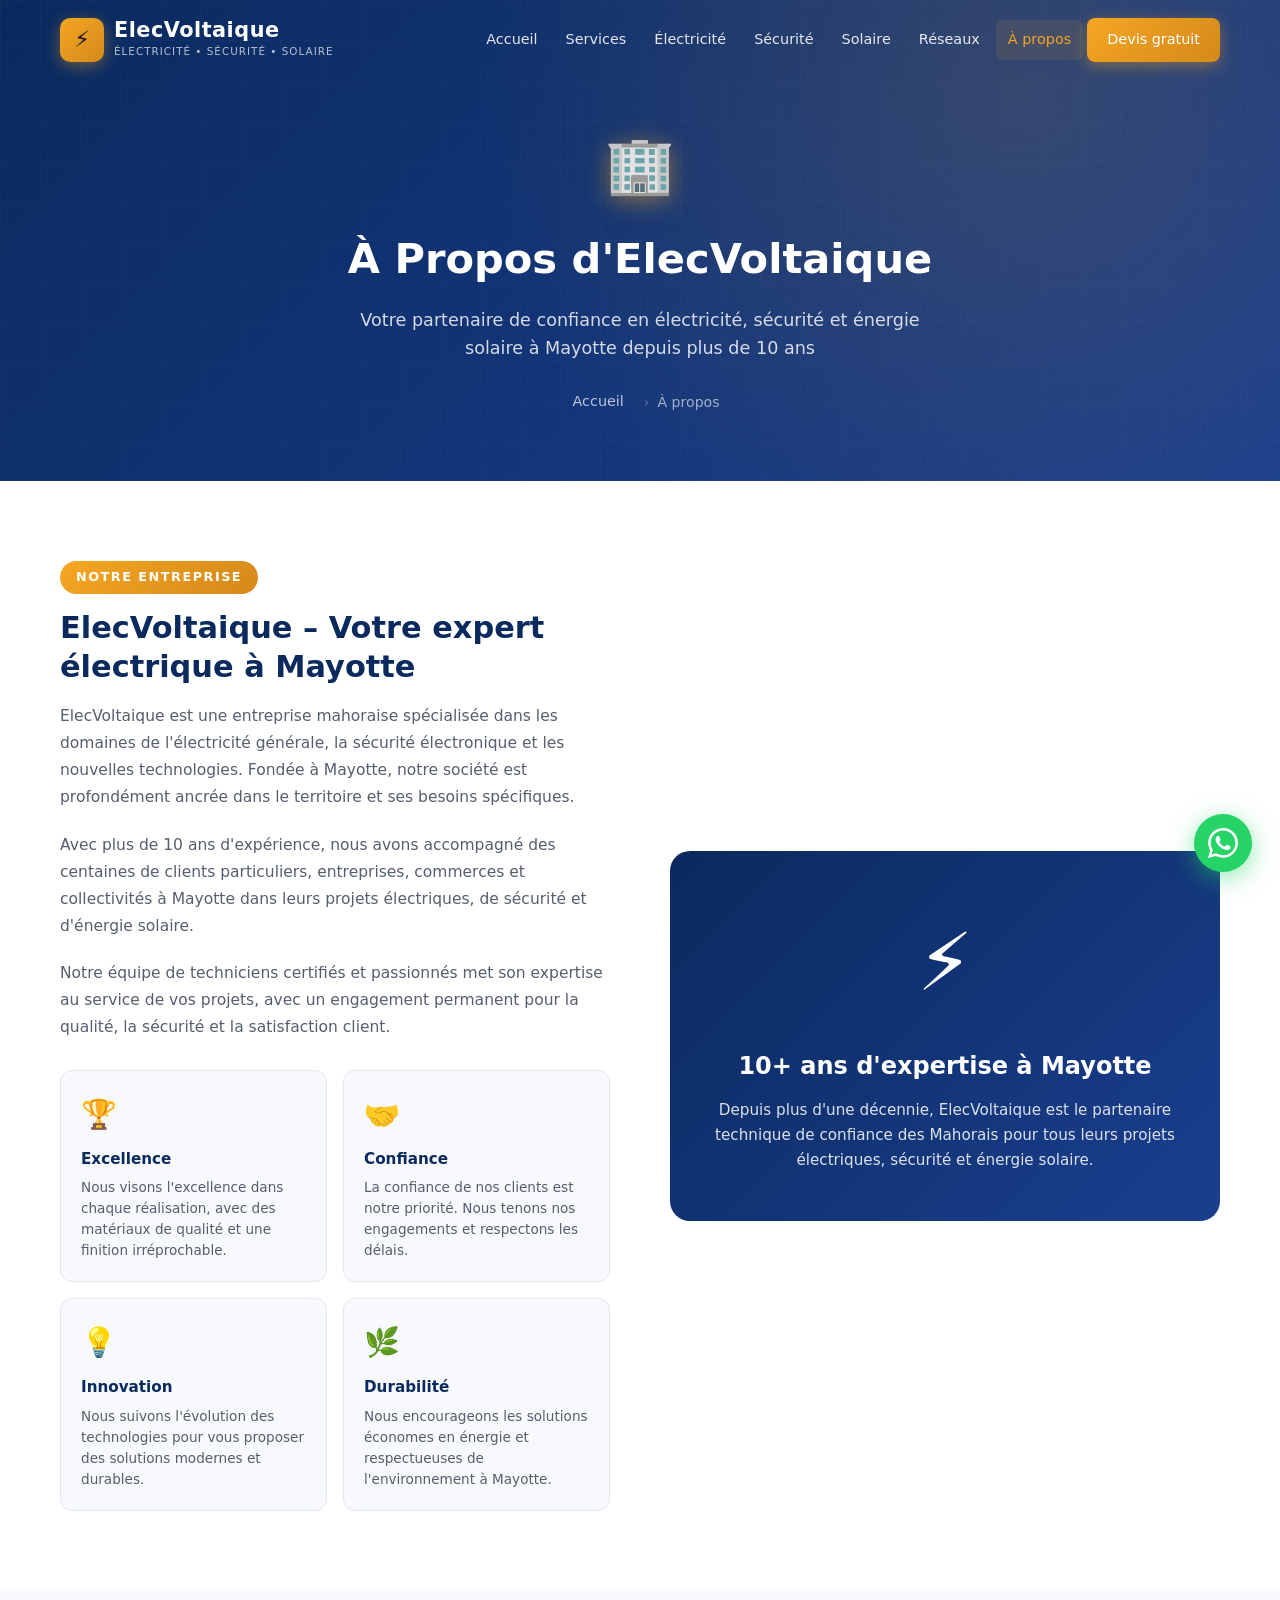
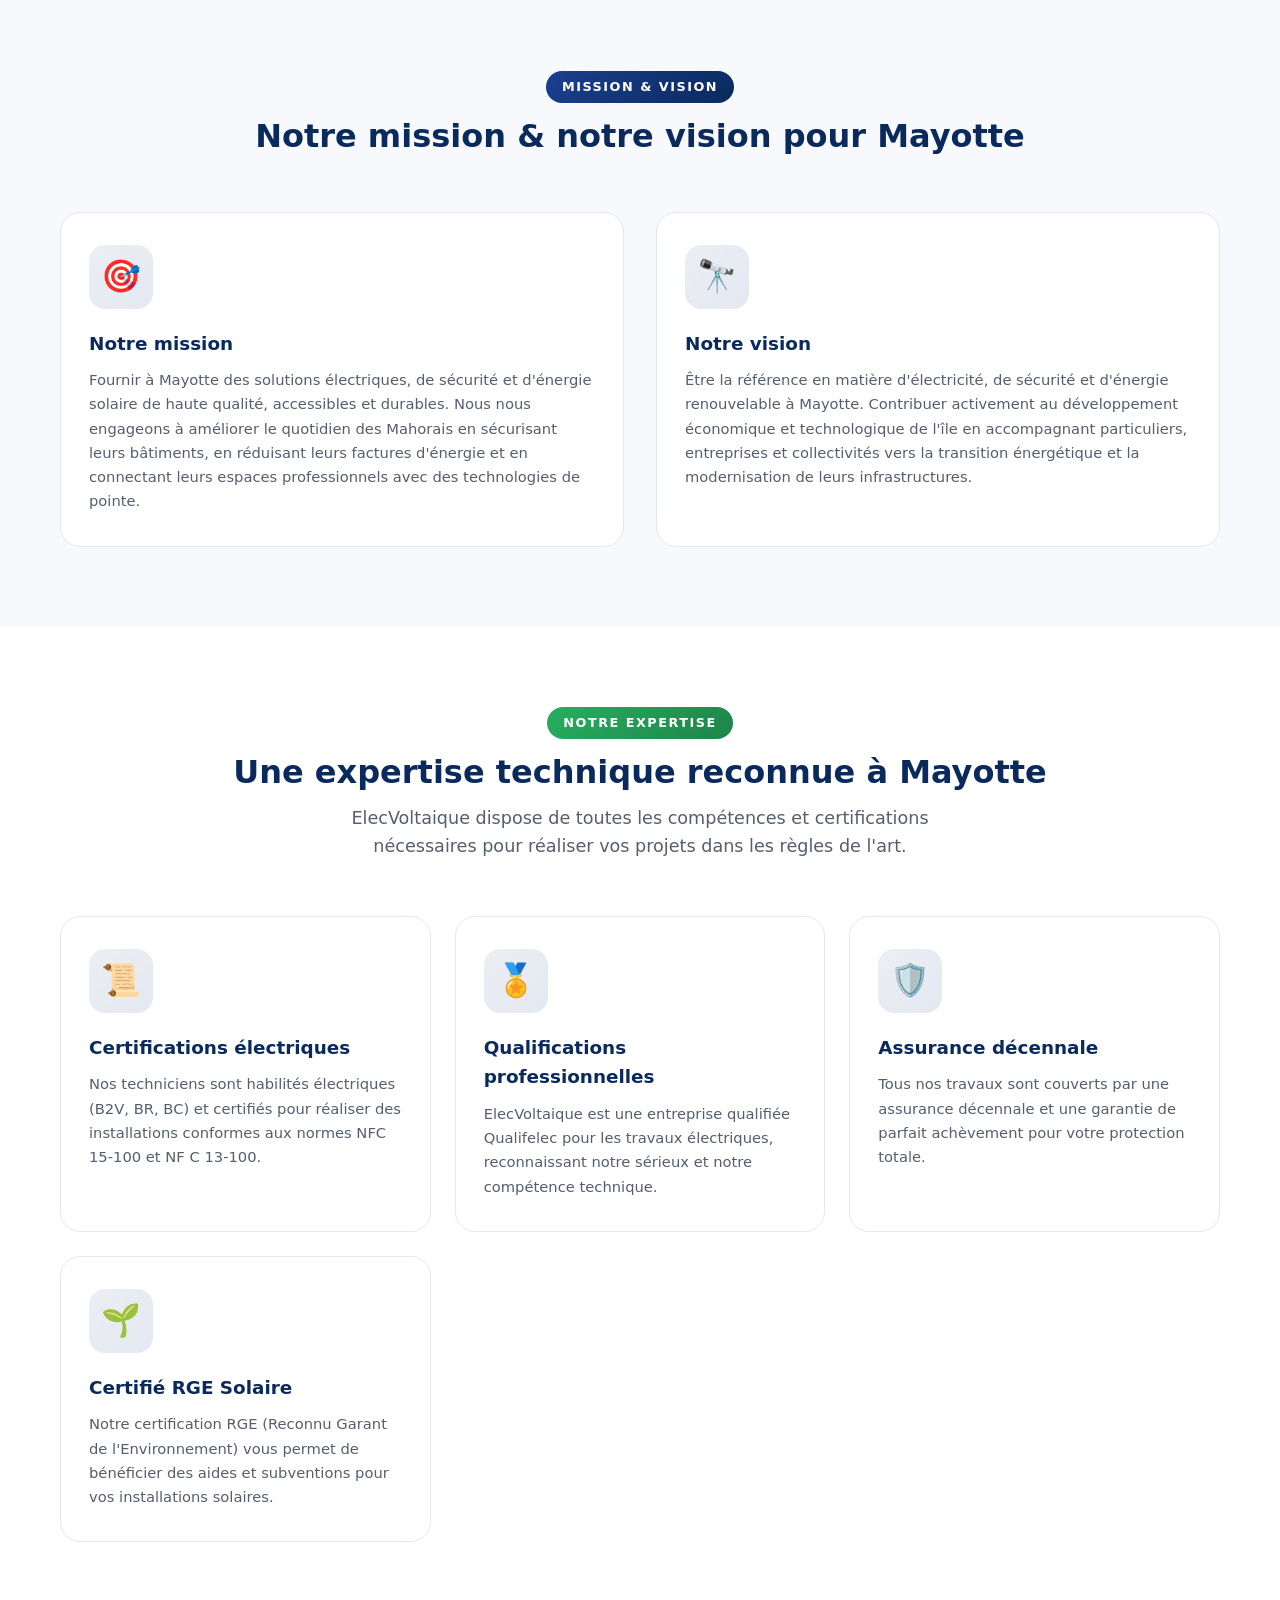
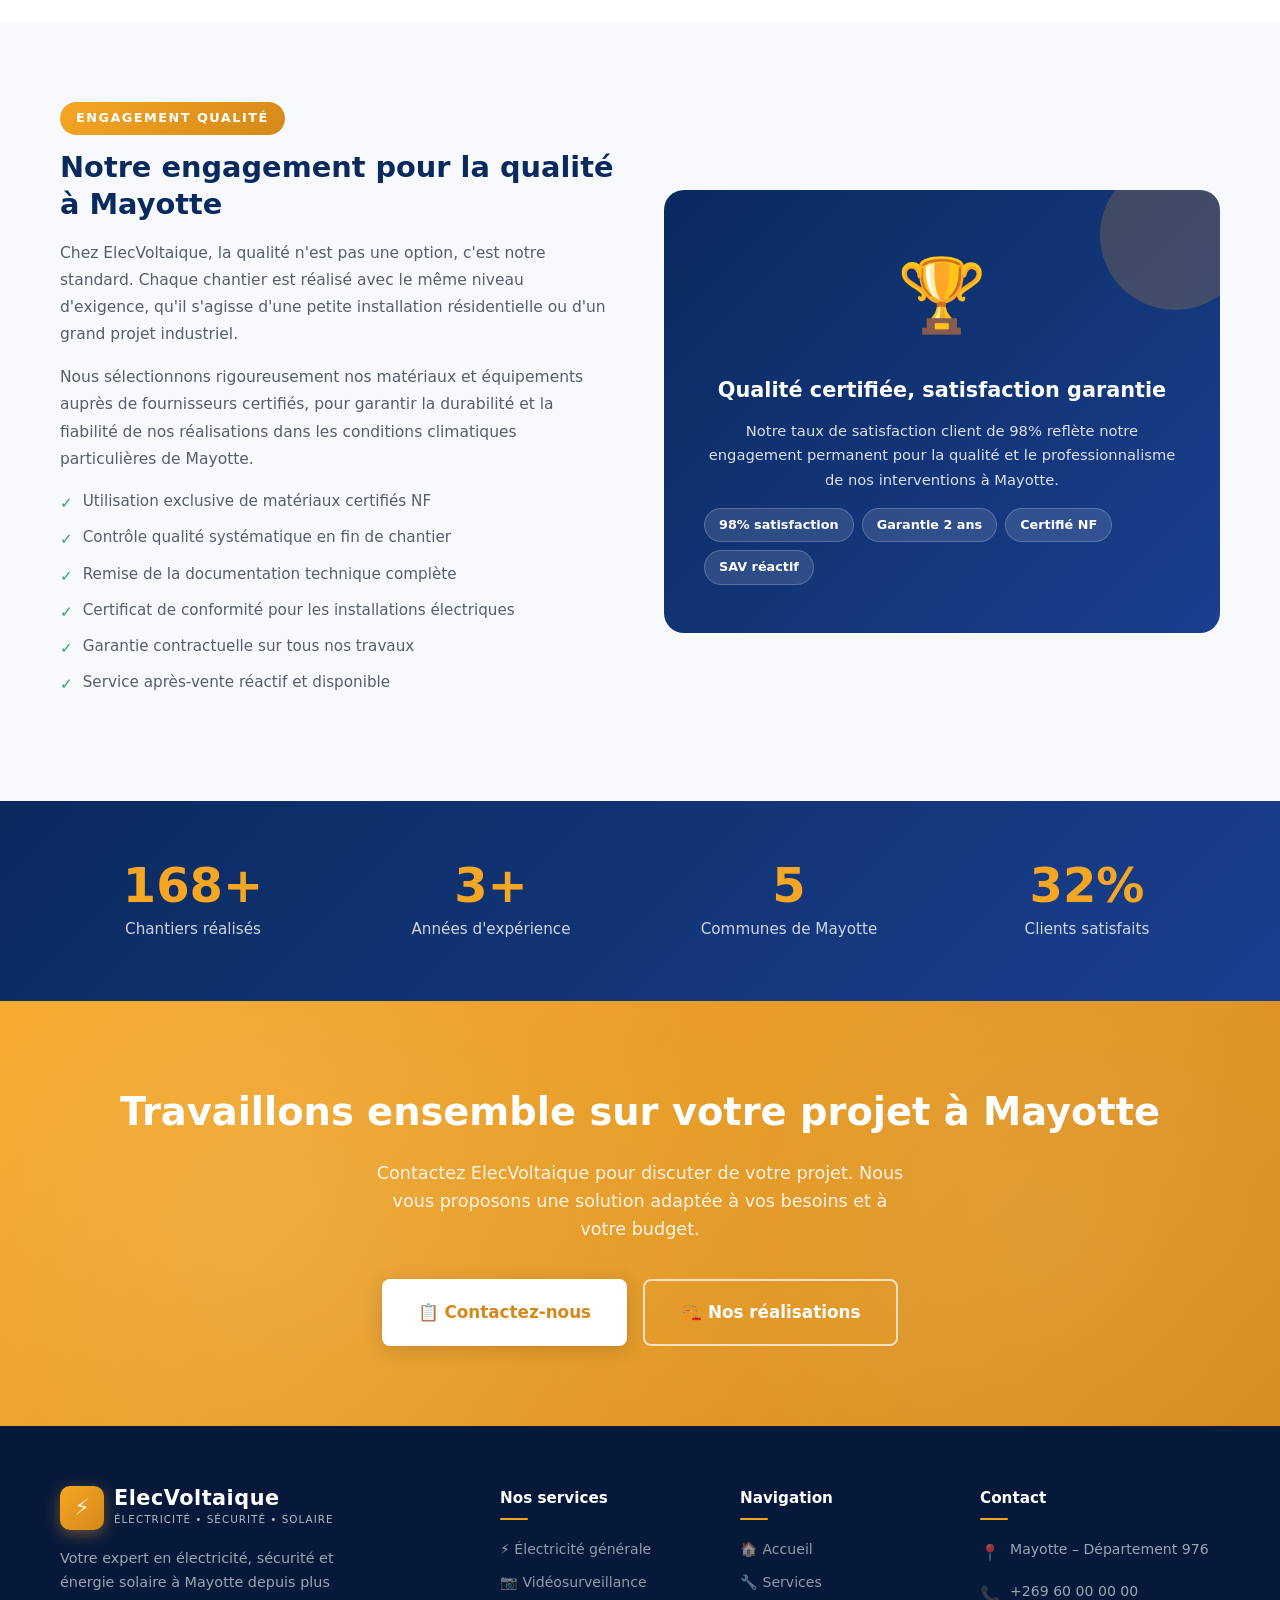
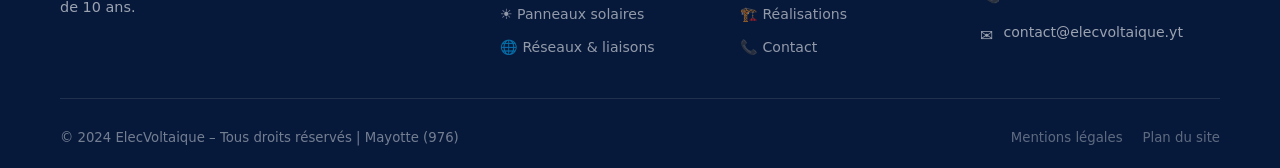
==== a-propos.html @ 69391673 "Create complete ElecVoltaique website - 10 pages, CSS, JS, sitemap Co-authored-by: RMV976 <218436060" ====
<!DOCTYPE html>
<html lang="fr">
<head>
  <meta charset="UTF-8">
  <meta name="viewport" content="width=device-width, initial-scale=1.0">
  <meta name="description" content="À propos d'ElecVoltaique – Entreprise d'électricité, sécurité et énergie solaire à Mayotte. Notre mission, notre vision, notre expertise technique et nos valeurs.">
  <meta name="keywords" content="entreprise électricité Mayotte, ElecVoltaique présentation, expert électricien Mayotte, qui sommes nous ElecVoltaique">
  <title>À Propos – ElecVoltaique | Votre Expert en Électricité à Mayotte</title>
  <meta property="og:title" content="À Propos – ElecVoltaique Mayotte">
  <meta property="og:description" content="Découvrez ElecVoltaique, votre entreprise experte en électricité, sécurité et énergie solaire à Mayotte depuis plus de 10 ans.">
  <meta property="og:type" content="website">
  <meta property="og:url" content="https://www.elecvoltaique.yt/a-propos.html">
  <link rel="canonical" href="https://www.elecvoltaique.yt/a-propos.html">
  <link rel="stylesheet" href="css/style.css">
</head>
<body>

<header>
  <div class="header-inner">
    <a href="index.html" class="logo" aria-label="ElecVoltaique - Accueil">
      <div class="logo-icon">⚡</div>
      <div class="logo-text">
        <span class="logo-name">ElecVoltaique</span>
        <span class="logo-tagline">Électricité • Sécurité • Solaire</span>
      </div>
    </a>
    <nav aria-label="Navigation principale">
      <a href="index.html">Accueil</a>
      <a href="services.html">Services</a>
      <a href="electricite.html">Électricité</a>
      <a href="securite.html">Sécurité</a>
      <a href="solaire.html">Solaire</a>
      <a href="reseaux-liaisons.html">Réseaux</a>
      <a href="a-propos.html" class="active">À propos</a>
      <a href="contact.html" class="nav-cta">Devis gratuit</a>
    </nav>
    <button class="hamburger" aria-label="Menu" aria-expanded="false">
      <span></span><span></span><span></span>
    </button>
  </div>
</header>

<section class="page-hero" aria-labelledby="about-page-title">
  <div class="container">
    <div class="page-hero-content">
      <div class="page-hero-icon" aria-hidden="true">🏢</div>
      <h1 id="about-page-title">À Propos d'ElecVoltaique</h1>
      <p>Votre partenaire de confiance en électricité, sécurité et énergie solaire à Mayotte depuis plus de 10 ans</p>
      <nav class="breadcrumb" aria-label="Fil d'Ariane">
        <a href="index.html">Accueil</a>
        <span class="breadcrumb-sep">›</span>
        <span>À propos</span>
      </nav>
    </div>
  </div>
</section>

<!-- PRESENTATION -->
<section class="section-padding" style="background: var(--bg-white);">
  <div class="container">
    <div class="about-grid">
      <div class="about-content fade-left">
        <div class="badge">Notre entreprise</div>
        <h2>ElecVoltaique – Votre expert électrique à Mayotte</h2>
        <p>ElecVoltaique est une entreprise mahoraise spécialisée dans les domaines de l'électricité générale, la sécurité électronique et les nouvelles technologies. Fondée à Mayotte, notre société est profondément ancrée dans le territoire et ses besoins spécifiques.</p>
        <p>Avec plus de 10 ans d'expérience, nous avons accompagné des centaines de clients particuliers, entreprises, commerces et collectivités à Mayotte dans leurs projets électriques, de sécurité et d'énergie solaire.</p>
        <p>Notre équipe de techniciens certifiés et passionnés met son expertise au service de vos projets, avec un engagement permanent pour la qualité, la sécurité et la satisfaction client.</p>
        <div class="about-values">
          <div class="value-card">
            <div class="icon">🏆</div>
            <h4>Excellence</h4>
            <p>Nous visons l'excellence dans chaque réalisation, avec des matériaux de qualité et une finition irréprochable.</p>
          </div>
          <div class="value-card">
            <div class="icon">🤝</div>
            <h4>Confiance</h4>
            <p>La confiance de nos clients est notre priorité. Nous tenons nos engagements et respectons les délais.</p>
          </div>
          <div class="value-card">
            <div class="icon">💡</div>
            <h4>Innovation</h4>
            <p>Nous suivons l'évolution des technologies pour vous proposer des solutions modernes et durables.</p>
          </div>
          <div class="value-card">
            <div class="icon">🌿</div>
            <h4>Durabilité</h4>
            <p>Nous encourageons les solutions économes en énergie et respectueuses de l'environnement à Mayotte.</p>
          </div>
        </div>
      </div>
      <div class="about-visual fade-right">
        <div class="big-icon" aria-hidden="true">⚡</div>
        <h3>10+ ans d'expertise à Mayotte</h3>
        <p>Depuis plus d'une décennie, ElecVoltaique est le partenaire technique de confiance des Mahorais pour tous leurs projets électriques, sécurité et énergie solaire.</p>
      </div>
    </div>
  </div>
</section>

<!-- MISSION VISION -->
<section class="section-padding bg-alt" aria-labelledby="mission-title">
  <div class="container">
    <div class="section-header fade-in">
      <div class="badge badge-blue">Mission &amp; Vision</div>
      <h2 class="section-title" id="mission-title">Notre mission &amp; notre vision pour Mayotte</h2>
    </div>
    <div style="display: grid; grid-template-columns: 1fr 1fr; gap: 32px;">
      <div class="service-card fade-left">
        <div class="service-icon-wrap">🎯</div>
        <h3 class="service-card-title">Notre mission</h3>
        <p class="service-card-desc">Fournir à Mayotte des solutions électriques, de sécurité et d'énergie solaire de haute qualité, accessibles et durables. Nous nous engageons à améliorer le quotidien des Mahorais en sécurisant leurs bâtiments, en réduisant leurs factures d'énergie et en connectant leurs espaces professionnels avec des technologies de pointe.</p>
      </div>
      <div class="service-card fade-right">
        <div class="service-icon-wrap">🔭</div>
        <h3 class="service-card-title">Notre vision</h3>
        <p class="service-card-desc">Être la référence en matière d'électricité, de sécurité et d'énergie renouvelable à Mayotte. Contribuer activement au développement économique et technologique de l'île en accompagnant particuliers, entreprises et collectivités vers la transition énergétique et la modernisation de leurs infrastructures.</p>
      </div>
    </div>
  </div>
</section>

<!-- EXPERTISE -->
<section class="section-padding" aria-labelledby="expertise-title">
  <div class="container">
    <div class="section-header fade-in">
      <div class="badge badge-green">Notre expertise</div>
      <h2 class="section-title" id="expertise-title">Une expertise technique reconnue à Mayotte</h2>
      <p class="section-subtitle">ElecVoltaique dispose de toutes les compétences et certifications nécessaires pour réaliser vos projets dans les règles de l'art.</p>
    </div>
    <div class="services-grid">
      <div class="service-card fade-in delay-1">
        <div class="service-icon-wrap">📜</div>
        <h3 class="service-card-title">Certifications électriques</h3>
        <p class="service-card-desc">Nos techniciens sont habilités électriques (B2V, BR, BC) et certifiés pour réaliser des installations conformes aux normes NFC 15-100 et NF C 13-100.</p>
      </div>
      <div class="service-card fade-in delay-2">
        <div class="service-icon-wrap">🏅</div>
        <h3 class="service-card-title">Qualifications professionnelles</h3>
        <p class="service-card-desc">ElecVoltaique est une entreprise qualifiée Qualifelec pour les travaux électriques, reconnaissant notre sérieux et notre compétence technique.</p>
      </div>
      <div class="service-card fade-in delay-3">
        <div class="service-icon-wrap">🛡️</div>
        <h3 class="service-card-title">Assurance décennale</h3>
        <p class="service-card-desc">Tous nos travaux sont couverts par une assurance décennale et une garantie de parfait achèvement pour votre protection totale.</p>
      </div>
      <div class="service-card fade-in delay-4">
        <div class="service-icon-wrap">🌱</div>
        <h3 class="service-card-title">Certifié RGE Solaire</h3>
        <p class="service-card-desc">Notre certification RGE (Reconnu Garant de l'Environnement) vous permet de bénéficier des aides et subventions pour vos installations solaires.</p>
      </div>
    </div>
  </div>
</section>

<!-- ENGAGEMENT QUALITE -->
<section class="section-padding bg-alt" aria-labelledby="qualite-title">
  <div class="container">
    <div class="detail-grid">
      <div class="detail-content fade-left">
        <div class="badge">Engagement qualité</div>
        <h2 id="qualite-title">Notre engagement pour la qualité à Mayotte</h2>
        <p>Chez ElecVoltaique, la qualité n'est pas une option, c'est notre standard. Chaque chantier est réalisé avec le même niveau d'exigence, qu'il s'agisse d'une petite installation résidentielle ou d'un grand projet industriel.</p>
        <p>Nous sélectionnons rigoureusement nos matériaux et équipements auprès de fournisseurs certifiés, pour garantir la durabilité et la fiabilité de nos réalisations dans les conditions climatiques particulières de Mayotte.</p>
        <ul>
          <li>Utilisation exclusive de matériaux certifiés NF</li>
          <li>Contrôle qualité systématique en fin de chantier</li>
          <li>Remise de la documentation technique complète</li>
          <li>Certificat de conformité pour les installations électriques</li>
          <li>Garantie contractuelle sur tous nos travaux</li>
          <li>Service après-vente réactif et disponible</li>
        </ul>
      </div>
      <div class="detail-visual fade-right">
        <div class="detail-visual-icon" aria-hidden="true">🏆</div>
        <h3>Qualité certifiée, satisfaction garantie</h3>
        <p>Notre taux de satisfaction client de 98% reflète notre engagement permanent pour la qualité et le professionnalisme de nos interventions à Mayotte.</p>
        <div class="feature-tags">
          <span class="feature-tag">98% satisfaction</span>
          <span class="feature-tag">Garantie 2 ans</span>
          <span class="feature-tag">Certifié NF</span>
          <span class="feature-tag">SAV réactif</span>
        </div>
      </div>
    </div>
  </div>
</section>

<!-- STATS -->
<section class="stats-section" aria-label="Nos chiffres clés">
  <div class="container">
    <div class="stats-grid">
      <div class="counter-item fade-in">
        <span class="counter-number" data-target="500" data-suffix="+">500+</span>
        <div class="counter-label">Chantiers réalisés</div>
      </div>
      <div class="counter-item fade-in delay-2">
        <span class="counter-number" data-target="10" data-suffix="+">10+</span>
        <div class="counter-label">Années d'expérience</div>
      </div>
      <div class="counter-item fade-in delay-3">
        <span class="counter-number" data-target="17" data-suffix="">17</span>
        <div class="counter-label">Communes de Mayotte</div>
      </div>
      <div class="counter-item fade-in delay-4">
        <span class="counter-number" data-target="98" data-suffix="%">98%</span>
        <div class="counter-label">Clients satisfaits</div>
      </div>
    </div>
  </div>
</section>

<!-- CTA -->
<section class="contact-cta" aria-labelledby="cta-about-title">
  <div class="container">
    <div class="contact-cta-content">
      <h2 id="cta-about-title">Travaillons ensemble sur votre projet à Mayotte</h2>
      <p>Contactez ElecVoltaique pour discuter de votre projet. Nous vous proposons une solution adaptée à vos besoins et à votre budget.</p>
      <div class="actions">
        <a href="contact.html" class="btn btn-white btn-lg">📋 Contactez-nous</a>
        <a href="realisations.html" class="btn btn-outline btn-lg">🏗️ Nos réalisations</a>
      </div>
    </div>
  </div>
</section>

<footer>
  <div class="container">
    <div class="footer-grid">
      <div class="footer-brand">
        <div class="logo">
          <div class="logo-icon">⚡</div>
          <div class="logo-text">
            <span class="logo-name">ElecVoltaique</span>
            <span class="logo-tagline">Électricité • Sécurité • Solaire</span>
          </div>
        </div>
        <p>Votre expert en électricité, sécurité et énergie solaire à Mayotte depuis plus de 10 ans.</p>
      </div>
      <div class="footer-col">
        <h4>Nos services</h4>
        <ul>
          <li><a href="electricite.html">⚡ Électricité générale</a></li>
          <li><a href="securite.html">📷 Vidéosurveillance</a></li>
          <li><a href="solaire.html">☀️ Panneaux solaires</a></li>
          <li><a href="reseaux-liaisons.html">🌐 Réseaux & liaisons</a></li>
        </ul>
      </div>
      <div class="footer-col">
        <h4>Navigation</h4>
        <ul>
          <li><a href="index.html">🏠 Accueil</a></li>
          <li><a href="services.html">🔧 Services</a></li>
          <li><a href="realisations.html">🏗️ Réalisations</a></li>
          <li><a href="contact.html">📞 Contact</a></li>
        </ul>
      </div>
      <div class="footer-col">
        <h4>Contact</h4>
        <div class="footer-contact-items">
          <div class="footer-contact-item"><span class="fci-icon">📍</span><span>Mayotte – Département 976</span></div>
          <div class="footer-contact-item"><span class="fci-icon">📞</span><span>+269 60 00 00 00</span></div>
          <div class="footer-contact-item"><span class="fci-icon">✉️</span><span>contact@elecvoltaique.yt</span></div>
        </div>
      </div>
    </div>
    <div class="footer-bottom">
      <span>© 2024 ElecVoltaique – Tous droits réservés | Mayotte (976)</span>
      <div style="display:flex;gap:20px;"><a href="#">Mentions légales</a><a href="sitemap.xml">Plan du site</a></div>
    </div>
  </div>
</footer>

<a href="https://wa.me/269600000000?text=Bonjour%20ElecVoltaique%2C%20je%20souhaite%20obtenir%20un%20devis." class="whatsapp-float" target="_blank" rel="noopener" aria-label="WhatsApp">
  <svg viewBox="0 0 24 24" xmlns="http://www.w3.org/2000/svg" aria-hidden="true"><path d="M17.472 14.382c-.297-.149-1.758-.867-2.03-.967-.273-.099-.471-.148-.67.15-.197.297-.767.966-.94 1.164-.173.199-.347.223-.644.075-.297-.15-1.255-.463-2.39-1.475-.883-.788-1.48-1.761-1.653-2.059-.173-.297-.018-.458.13-.606.134-.133.298-.347.446-.52.149-.174.198-.298.298-.497.099-.198.05-.371-.025-.52-.075-.149-.669-1.612-.916-2.207-.242-.579-.487-.5-.669-.51-.173-.008-.371-.01-.57-.01-.198 0-.52.074-.792.372-.272.297-1.04 1.016-1.04 2.479 0 1.462 1.065 2.875 1.213 3.074.149.198 2.096 3.2 5.077 4.487.709.306 1.262.489 1.694.625.712.227 1.36.195 1.871.118.571-.085 1.758-.719 2.006-1.413.248-.694.248-1.289.173-1.413-.074-.124-.272-.198-.57-.347m-5.421 7.403h-.004a9.87 9.87 0 01-5.031-1.378l-.361-.214-3.741.982.998-3.648-.235-.374a9.86 9.86 0 01-1.51-5.26c.001-5.45 4.436-9.884 9.888-9.884 2.64 0 5.122 1.03 6.988 2.898a9.825 9.825 0 012.893 6.994c-.003 5.45-4.437 9.884-9.885 9.884m8.413-18.297A11.815 11.815 0 0012.05 0C5.495 0 .16 5.335.157 11.892c0 2.096.547 4.142 1.588 5.945L.057 24l6.305-1.654a11.882 11.882 0 005.683 1.448h.005c6.554 0 11.89-5.335 11.893-11.893a11.821 11.821 0 00-3.48-8.413z"/></svg>
</a>
<button class="back-to-top" aria-label="Retour en haut">↑</button>
<script src="js/script.js"></script>
</body>
</html>
---- css/style.css ----
/* ============================================================
   ElecVoltaique - Feuille de style principale
   www.elecvoltaique.yt | Mayotte
   ============================================================ */

/* ---- Variables CSS ---- */
:root {
  --primary: #0a2a5e;
  --primary-light: #1a3f8f;
  --accent: #f5a623;
  --accent-dark: #d4891a;
  --green: #27ae60;
  --green-dark: #1e8449;
  --text-dark: #1a1a2e;
  --text-gray: #555e6e;
  --text-light: #8898aa;
  --bg-light: #f7f9fc;
  --bg-white: #ffffff;
  --border: #e2e8f0;
  --shadow-sm: 0 2px 8px rgba(10, 42, 94, 0.08);
  --shadow-md: 0 8px 30px rgba(10, 42, 94, 0.12);
  --shadow-lg: 0 20px 60px rgba(10, 42, 94, 0.18);
  --radius: 12px;
  --radius-lg: 20px;
  --transition: all 0.3s ease;
  --font: 'Segoe UI', system-ui, -apple-system, sans-serif;
}

/* ---- Reset & Base ---- */
*, *::before, *::after {
  box-sizing: border-box;
  margin: 0;
  padding: 0;
}

html {
  scroll-behavior: smooth;
  font-size: 16px;
}

body {
  font-family: var(--font);
  color: var(--text-dark);
  background: var(--bg-white);
  line-height: 1.6;
  overflow-x: hidden;
}

img {
  max-width: 100%;
  height: auto;
  display: block;
}

a {
  color: inherit;
  text-decoration: none;
}

ul {
  list-style: none;
}

/* ---- Utility Classes ---- */
.container {
  width: 100%;
  max-width: 1200px;
  margin: 0 auto;
  padding: 0 20px;
}

.section-padding {
  padding: 80px 0;
}

.section-title {
  font-size: 2rem;
  font-weight: 700;
  color: var(--primary);
  margin-bottom: 12px;
  line-height: 1.2;
}

.section-subtitle {
  font-size: 1.1rem;
  color: var(--text-gray);
  max-width: 600px;
}

.section-header {
  text-align: center;
  margin-bottom: 56px;
}

.section-header .section-subtitle {
  margin: 0 auto;
}

.badge {
  display: inline-block;
  background: linear-gradient(135deg, var(--accent), var(--accent-dark));
  color: white;
  font-size: 0.8rem;
  font-weight: 600;
  letter-spacing: 1.5px;
  text-transform: uppercase;
  padding: 6px 16px;
  border-radius: 30px;
  margin-bottom: 14px;
}

.badge-blue {
  background: linear-gradient(135deg, var(--primary-light), var(--primary));
}

.badge-green {
  background: linear-gradient(135deg, var(--green), var(--green-dark));
}

.btn {
  display: inline-flex;
  align-items: center;
  gap: 8px;
  padding: 14px 28px;
  border-radius: 8px;
  font-size: 1rem;
  font-weight: 600;
  cursor: pointer;
  border: none;
  transition: var(--transition);
  text-align: center;
}

.btn-primary {
  background: linear-gradient(135deg, var(--accent), var(--accent-dark));
  color: white;
  box-shadow: 0 4px 20px rgba(245, 166, 35, 0.4);
}

.btn-primary:hover {
  transform: translateY(-2px);
  box-shadow: 0 8px 30px rgba(245, 166, 35, 0.5);
}

.btn-outline {
  background: transparent;
  color: white;
  border: 2px solid rgba(255, 255, 255, 0.7);
}

.btn-outline:hover {
  background: rgba(255, 255, 255, 0.15);
  border-color: white;
}

.btn-blue {
  background: linear-gradient(135deg, var(--primary-light), var(--primary));
  color: white;
  box-shadow: 0 4px 20px rgba(10, 42, 94, 0.3);
}

.btn-blue:hover {
  transform: translateY(-2px);
  box-shadow: 0 8px 30px rgba(10, 42, 94, 0.4);
}

.btn-green {
  background: linear-gradient(135deg, var(--green), var(--green-dark));
  color: white;
  box-shadow: 0 4px 20px rgba(39, 174, 96, 0.35);
}

.btn-green:hover {
  transform: translateY(-2px);
  box-shadow: 0 8px 30px rgba(39, 174, 96, 0.45);
}

.btn-lg {
  padding: 18px 36px;
  font-size: 1.05rem;
}

.text-center { text-align: center; }
.text-white { color: white; }
.mt-2 { margin-top: 8px; }
.mt-4 { margin-top: 16px; }
.mt-6 { margin-top: 24px; }
.mb-6 { margin-bottom: 24px; }
.gap-2 { gap: 8px; }
.gap-4 { gap: 16px; }
.flex { display: flex; }
.flex-wrap { flex-wrap: wrap; }
.items-center { align-items: center; }
.justify-center { justify-content: center; }
.grid { display: grid; }

/* ---- Animations ---- */
.fade-in {
  opacity: 0;
  transform: translateY(30px);
  transition: opacity 0.6s ease, transform 0.6s ease;
}

.fade-in.visible {
  opacity: 1;
  transform: translateY(0);
}

.fade-left {
  opacity: 0;
  transform: translateX(-40px);
  transition: opacity 0.6s ease, transform 0.6s ease;
}

.fade-left.visible {
  opacity: 1;
  transform: translateX(0);
}

.fade-right {
  opacity: 0;
  transform: translateX(40px);
  transition: opacity 0.6s ease, transform 0.6s ease;
}

.fade-right.visible {
  opacity: 1;
  transform: translateX(0);
}

.delay-1 { transition-delay: 0.1s; }
.delay-2 { transition-delay: 0.2s; }
.delay-3 { transition-delay: 0.3s; }
.delay-4 { transition-delay: 0.4s; }
.delay-5 { transition-delay: 0.5s; }

/* ============================================================
   HEADER & NAVIGATION
   ============================================================ */
header {
  position: fixed;
  top: 0;
  left: 0;
  width: 100%;
  z-index: 1000;
  background: transparent;
  transition: var(--transition);
}

header.scrolled {
  background: var(--primary);
  box-shadow: var(--shadow-md);
}

.header-inner {
  display: flex;
  align-items: center;
  justify-content: space-between;
  padding: 18px 20px;
  max-width: 1200px;
  margin: 0 auto;
}

.logo {
  display: flex;
  align-items: center;
  gap: 10px;
}

.logo-icon {
  width: 44px;
  height: 44px;
  background: linear-gradient(135deg, var(--accent), var(--accent-dark));
  border-radius: 10px;
  display: flex;
  align-items: center;
  justify-content: center;
  font-size: 1.4rem;
  box-shadow: 0 4px 15px rgba(245, 166, 35, 0.4);
}

.logo-text {
  display: flex;
  flex-direction: column;
}

.logo-name {
  font-size: 1.3rem;
  font-weight: 800;
  color: white;
  letter-spacing: 0.5px;
  line-height: 1;
}

.logo-tagline {
  font-size: 0.65rem;
  color: rgba(255, 255, 255, 0.7);
  letter-spacing: 1px;
  text-transform: uppercase;
  margin-top: 2px;
}

nav {
  display: flex;
  align-items: center;
  gap: 4px;
}

nav a {
  color: rgba(255, 255, 255, 0.88);
  font-size: 0.9rem;
  font-weight: 500;
  padding: 8px 12px;
  border-radius: 6px;
  transition: var(--transition);
  position: relative;
}

nav a:hover, nav a.active {
  color: var(--accent);
  background: rgba(245, 166, 35, 0.1);
}

.nav-cta {
  background: linear-gradient(135deg, var(--accent), var(--accent-dark)) !important;
  color: white !important;
  padding: 10px 20px !important;
  border-radius: 8px !important;
  box-shadow: 0 4px 15px rgba(245, 166, 35, 0.4);
}

.nav-cta:hover {
  transform: translateY(-1px);
  box-shadow: 0 6px 20px rgba(245, 166, 35, 0.5) !important;
  background: rgba(245, 166, 35, 0.1) !important;
  color: white !important;
}

.hamburger {
  display: none;
  flex-direction: column;
  gap: 5px;
  cursor: pointer;
  padding: 8px;
}

.hamburger span {
  display: block;
  width: 24px;
  height: 2px;
  background: white;
  border-radius: 2px;
  transition: var(--transition);
}

.hamburger.open span:nth-child(1) {
  transform: rotate(45deg) translate(5px, 5px);
}

.hamburger.open span:nth-child(2) {
  opacity: 0;
}

.hamburger.open span:nth-child(3) {
  transform: rotate(-45deg) translate(5px, -5px);
}

/* ============================================================
   HERO / BANNIERE PRINCIPALE
   ============================================================ */
.hero {
  min-height: 100vh;
  background: linear-gradient(135deg, #0a2a5e 0%, #1a3f8f 40%, #0d3480 70%, #071d4a 100%);
  position: relative;
  display: flex;
  align-items: center;
  overflow: hidden;
}

.hero::before {
  content: '';
  position: absolute;
  inset: 0;
  background:
    radial-gradient(circle at 20% 50%, rgba(245, 166, 35, 0.12) 0%, transparent 50%),
    radial-gradient(circle at 80% 20%, rgba(39, 174, 96, 0.08) 0%, transparent 40%),
    radial-gradient(circle at 60% 80%, rgba(26, 63, 143, 0.3) 0%, transparent 50%);
}

.hero-pattern {
  position: absolute;
  inset: 0;
  background-image:
    linear-gradient(rgba(255,255,255,0.03) 1px, transparent 1px),
    linear-gradient(90deg, rgba(255,255,255,0.03) 1px, transparent 1px);
  background-size: 40px 40px;
}

.hero-content {
  position: relative;
  z-index: 2;
  max-width: 1200px;
  margin: 0 auto;
  padding: 100px 20px 60px;
  display: grid;
  grid-template-columns: 1fr 1fr;
  gap: 60px;
  align-items: center;
}

.hero-text .badge {
  margin-bottom: 20px;
}

.hero-title {
  font-size: 3.2rem;
  font-weight: 800;
  color: white;
  line-height: 1.15;
  margin-bottom: 20px;
}

.hero-title .highlight {
  color: var(--accent);
  position: relative;
}

.hero-subtitle {
  font-size: 1.15rem;
  color: rgba(255, 255, 255, 0.8);
  margin-bottom: 36px;
  line-height: 1.7;
}

.hero-actions {
  display: flex;
  gap: 14px;
  flex-wrap: wrap;
  margin-bottom: 48px;
}

.hero-stats {
  display: grid;
  grid-template-columns: repeat(3, 1fr);
  gap: 20px;
}

.stat-item {
  text-align: center;
  padding: 16px;
  background: rgba(255, 255, 255, 0.07);
  border-radius: 12px;
  border: 1px solid rgba(255, 255, 255, 0.1);
  backdrop-filter: blur(8px);
}

.stat-number {
  font-size: 2rem;
  font-weight: 800;
  color: var(--accent);
  display: block;
  line-height: 1;
}

.stat-label {
  font-size: 0.78rem;
  color: rgba(255, 255, 255, 0.65);
  margin-top: 6px;
  text-transform: uppercase;
  letter-spacing: 0.5px;
}

.hero-visual {
  position: relative;
}

.hero-card {
  background: rgba(255, 255, 255, 0.07);
  border: 1px solid rgba(255, 255, 255, 0.15);
  border-radius: 20px;
  padding: 32px;
  backdrop-filter: blur(12px);
}

.hero-card-title {
  color: white;
  font-size: 1.1rem;
  font-weight: 700;
  margin-bottom: 20px;
  display: flex;
  align-items: center;
  gap: 10px;
}

.services-grid-mini {
  display: grid;
  grid-template-columns: repeat(2, 1fr);
  gap: 12px;
}

.service-mini-item {
  background: rgba(255, 255, 255, 0.06);
  border: 1px solid rgba(255, 255, 255, 0.12);
  border-radius: 12px;
  padding: 14px;
  display: flex;
  align-items: center;
  gap: 10px;
  transition: var(--transition);
}

.service-mini-item:hover {
  background: rgba(245, 166, 35, 0.15);
  border-color: rgba(245, 166, 35, 0.3);
}

.service-mini-icon {
  font-size: 1.5rem;
  flex-shrink: 0;
}

.service-mini-text {
  font-size: 0.82rem;
  color: rgba(255, 255, 255, 0.85);
  font-weight: 500;
  line-height: 1.3;
}

/* Floating elements */
.hero-float {
  position: absolute;
  background: white;
  border-radius: 12px;
  padding: 12px 16px;
  box-shadow: var(--shadow-lg);
  display: flex;
  align-items: center;
  gap: 10px;
  font-size: 0.85rem;
  font-weight: 600;
  color: var(--text-dark);
  animation: float 4s ease-in-out infinite;
}

.hero-float-1 {
  bottom: -20px;
  left: -30px;
  animation-delay: 0s;
}

.hero-float-2 {
  top: -20px;
  right: -20px;
  animation-delay: 1.5s;
}

.hero-float .float-icon {
  font-size: 1.3rem;
}

@keyframes float {
  0%, 100% { transform: translateY(0); }
  50% { transform: translateY(-10px); }
}

/* ============================================================
   BANDEAU REASSURANCE
   ============================================================ */
.reassurance-bar {
  background: linear-gradient(135deg, var(--primary), var(--primary-light));
  padding: 20px 0;
  overflow: hidden;
}

.reassurance-inner {
  display: flex;
  align-items: center;
  justify-content: center;
  gap: 0;
  flex-wrap: wrap;
}

.reassurance-item {
  display: flex;
  align-items: center;
  gap: 10px;
  padding: 10px 28px;
  color: white;
  border-right: 1px solid rgba(255, 255, 255, 0.2);
}

.reassurance-item:last-child {
  border-right: none;
}

.reassurance-item .icon {
  font-size: 1.3rem;
  color: var(--accent);
}

.reassurance-item span {
  font-size: 0.9rem;
  font-weight: 600;
  white-space: nowrap;
}

/* ============================================================
   SERVICES SECTION
   ============================================================ */
.services-section {
  background: var(--bg-light);
}

.services-grid {
  display: grid;
  grid-template-columns: repeat(auto-fill, minmax(280px, 1fr));
  gap: 24px;
}

.service-card {
  background: var(--bg-white);
  border-radius: var(--radius-lg);
  padding: 32px 28px;
  border: 1px solid var(--border);
  transition: var(--transition);
  position: relative;
  overflow: hidden;
}

.service-card::before {
  content: '';
  position: absolute;
  top: 0;
  left: 0;
  right: 0;
  height: 4px;
  background: linear-gradient(90deg, var(--accent), var(--accent-dark));
  transform: scaleX(0);
  transform-origin: left;
  transition: transform 0.3s ease;
}

.service-card:hover {
  transform: translateY(-6px);
  box-shadow: var(--shadow-lg);
  border-color: transparent;
}

.service-card:hover::before {
  transform: scaleX(1);
}

.service-icon-wrap {
  width: 64px;
  height: 64px;
  border-radius: 16px;
  background: linear-gradient(135deg, rgba(10, 42, 94, 0.08), rgba(26, 63, 143, 0.12));
  display: flex;
  align-items: center;
  justify-content: center;
  font-size: 2rem;
  margin-bottom: 20px;
  transition: var(--transition);
}

.service-card:hover .service-icon-wrap {
  background: linear-gradient(135deg, var(--primary), var(--primary-light));
}

.service-card-title {
  font-size: 1.15rem;
  font-weight: 700;
  color: var(--primary);
  margin-bottom: 10px;
}

.service-card-desc {
  font-size: 0.92rem;
  color: var(--text-gray);
  line-height: 1.65;
}

.service-card-link {
  display: inline-flex;
  align-items: center;
  gap: 6px;
  margin-top: 18px;
  font-size: 0.88rem;
  font-weight: 600;
  color: var(--accent);
  transition: var(--transition);
}

.service-card-link:hover {
  gap: 10px;
}

/* ============================================================
   WHY US SECTION
   ============================================================ */
.why-section {
  background: var(--bg-white);
}

.why-grid {
  display: grid;
  grid-template-columns: 1fr 1fr;
  gap: 60px;
  align-items: center;
}

.why-visual {
  position: relative;
}

.why-image-block {
  background: linear-gradient(135deg, var(--primary), var(--primary-light));
  border-radius: var(--radius-lg);
  padding: 48px;
  text-align: center;
  color: white;
  position: relative;
  overflow: hidden;
}

.why-image-block::before {
  content: '';
  position: absolute;
  top: -40px;
  right: -40px;
  width: 200px;
  height: 200px;
  background: rgba(245, 166, 35, 0.15);
  border-radius: 50%;
}

.why-image-block::after {
  content: '';
  position: absolute;
  bottom: -30px;
  left: -30px;
  width: 150px;
  height: 150px;
  background: rgba(39, 174, 96, 0.1);
  border-radius: 50%;
}

.why-main-icon {
  font-size: 5rem;
  margin-bottom: 20px;
  position: relative;
  z-index: 1;
}

.why-image-block h3 {
  font-size: 1.5rem;
  font-weight: 700;
  margin-bottom: 10px;
  position: relative;
  z-index: 1;
}

.why-image-block p {
  font-size: 0.95rem;
  opacity: 0.85;
  position: relative;
  z-index: 1;
}

.why-badge-grid {
  display: grid;
  grid-template-columns: repeat(2, 1fr);
  gap: 12px;
  margin-top: 24px;
  position: relative;
  z-index: 1;
}

.why-badge-item {
  background: rgba(255, 255, 255, 0.12);
  border: 1px solid rgba(255, 255, 255, 0.2);
  border-radius: 10px;
  padding: 12px;
  font-size: 0.82rem;
  font-weight: 600;
}

.why-list {
  display: flex;
  flex-direction: column;
  gap: 20px;
}

.why-item {
  display: flex;
  gap: 16px;
  align-items: flex-start;
}

.why-item-icon {
  width: 48px;
  height: 48px;
  border-radius: 12px;
  background: linear-gradient(135deg, var(--accent), var(--accent-dark));
  display: flex;
  align-items: center;
  justify-content: center;
  font-size: 1.3rem;
  flex-shrink: 0;
  box-shadow: 0 4px 12px rgba(245, 166, 35, 0.35);
}

.why-item-content h4 {
  font-size: 1rem;
  font-weight: 700;
  color: var(--primary);
  margin-bottom: 4px;
}

.why-item-content p {
  font-size: 0.9rem;
  color: var(--text-gray);
  line-height: 1.6;
}

/* ============================================================
   REALISATIONS / PORTFOLIO
   ============================================================ */
.realisations-section {
  background: var(--bg-light);
}

.gallery-grid {
  display: grid;
  grid-template-columns: repeat(3, 1fr);
  gap: 20px;
}

.gallery-item {
  border-radius: var(--radius);
  overflow: hidden;
  position: relative;
  aspect-ratio: 4/3;
  background: linear-gradient(135deg, var(--primary), var(--primary-light));
  cursor: pointer;
}

.gallery-item:first-child {
  grid-column: span 2;
  grid-row: span 2;
}

.gallery-placeholder {
  width: 100%;
  height: 100%;
  display: flex;
  flex-direction: column;
  align-items: center;
  justify-content: center;
  gap: 10px;
  color: white;
  padding: 20px;
  text-align: center;
}

.gallery-placeholder .icon {
  font-size: 3rem;
  opacity: 0.7;
}

.gallery-placeholder span {
  font-size: 0.9rem;
  font-weight: 600;
  opacity: 0.85;
}

.gallery-overlay {
  position: absolute;
  inset: 0;
  background: rgba(10, 42, 94, 0.6);
  display: flex;
  flex-direction: column;
  align-items: center;
  justify-content: center;
  gap: 8px;
  opacity: 0;
  transition: var(--transition);
  color: white;
  text-align: center;
  padding: 16px;
}

.gallery-item:hover .gallery-overlay {
  opacity: 1;
}

.gallery-overlay h4 {
  font-size: 1rem;
  font-weight: 700;
}

.gallery-overlay p {
  font-size: 0.82rem;
  opacity: 0.85;
}

/* ============================================================
   ZONES D'INTERVENTION
   ============================================================ */
.zones-section {
  background: linear-gradient(135deg, var(--primary) 0%, #1a3f8f 100%);
  color: white;
}

.zones-section .section-title {
  color: white;
}

.zones-section .section-subtitle {
  color: rgba(255, 255, 255, 0.75);
}

.zones-grid {
  display: grid;
  grid-template-columns: 1fr 1fr;
  gap: 48px;
  align-items: start;
}

.zones-list {
  display: grid;
  grid-template-columns: repeat(2, 1fr);
  gap: 12px;
  margin-top: 28px;
}

.zone-tag {
  background: rgba(255, 255, 255, 0.1);
  border: 1px solid rgba(255, 255, 255, 0.2);
  border-radius: 8px;
  padding: 10px 14px;
  font-size: 0.88rem;
  font-weight: 600;
  display: flex;
  align-items: center;
  gap: 8px;
  transition: var(--transition);
}

.zone-tag:hover {
  background: rgba(245, 166, 35, 0.2);
  border-color: rgba(245, 166, 35, 0.4);
}

.zone-tag .zone-dot {
  width: 8px;
  height: 8px;
  background: var(--accent);
  border-radius: 50%;
  flex-shrink: 0;
}

.zones-map {
  background: rgba(255, 255, 255, 0.08);
  border: 1px solid rgba(255, 255, 255, 0.15);
  border-radius: var(--radius-lg);
  padding: 40px;
  text-align: center;
}

.map-icon {
  font-size: 5rem;
  margin-bottom: 16px;
  filter: drop-shadow(0 4px 12px rgba(245, 166, 35, 0.4));
}

.zones-map h3 {
  font-size: 1.3rem;
  font-weight: 700;
  margin-bottom: 8px;
}

.zones-map p {
  font-size: 0.92rem;
  opacity: 0.8;
  line-height: 1.6;
}

/* ============================================================
   TEMOIGNAGES
   ============================================================ */
.testimonials-section {
  background: var(--bg-white);
}

.testimonials-grid {
  display: grid;
  grid-template-columns: repeat(auto-fill, minmax(320px, 1fr));
  gap: 24px;
}

.testimonial-card {
  background: var(--bg-light);
  border-radius: var(--radius-lg);
  padding: 32px;
  border: 1px solid var(--border);
  position: relative;
  transition: var(--transition);
}

.testimonial-card:hover {
  transform: translateY(-4px);
  box-shadow: var(--shadow-md);
}

.testimonial-stars {
  color: var(--accent);
  font-size: 1.1rem;
  margin-bottom: 14px;
  letter-spacing: 2px;
}

.testimonial-text {
  font-size: 0.95rem;
  color: var(--text-gray);
  line-height: 1.7;
  font-style: italic;
  margin-bottom: 20px;
}

.testimonial-author {
  display: flex;
  align-items: center;
  gap: 12px;
}

.author-avatar {
  width: 44px;
  height: 44px;
  border-radius: 50%;
  background: linear-gradient(135deg, var(--primary), var(--primary-light));
  display: flex;
  align-items: center;
  justify-content: center;
  color: white;
  font-weight: 700;
  font-size: 1rem;
  flex-shrink: 0;
}

.author-info .name {
  font-weight: 700;
  font-size: 0.95rem;
  color: var(--primary);
}

.author-info .role {
  font-size: 0.82rem;
  color: var(--text-light);
  margin-top: 2px;
}

/* ============================================================
   FAQ SECTION
   ============================================================ */
.faq-section {
  background: var(--bg-light);
}

.faq-list {
  max-width: 800px;
  margin: 0 auto;
  display: flex;
  flex-direction: column;
  gap: 12px;
}

.faq-item {
  background: var(--bg-white);
  border-radius: var(--radius);
  border: 1px solid var(--border);
  overflow: hidden;
}

.faq-question {
  width: 100%;
  background: none;
  border: none;
  padding: 20px 24px;
  text-align: left;
  font-family: var(--font);
  font-size: 1rem;
  font-weight: 600;
  color: var(--primary);
  cursor: pointer;
  display: flex;
  align-items: center;
  justify-content: space-between;
  gap: 12px;
  transition: var(--transition);
}

.faq-question:hover {
  color: var(--accent);
}

.faq-icon {
  font-size: 1.3rem;
  transition: transform 0.3s ease;
  flex-shrink: 0;
  color: var(--accent);
}

.faq-item.open .faq-icon {
  transform: rotate(45deg);
}

.faq-answer {
  max-height: 0;
  overflow: hidden;
  transition: max-height 0.4s ease, padding 0.3s ease;
}

.faq-item.open .faq-answer {
  max-height: 300px;
}

.faq-answer p {
  padding: 0 24px 20px;
  font-size: 0.95rem;
  color: var(--text-gray);
  line-height: 1.7;
}

/* ============================================================
   CONTACT RAPIDE / CTA
   ============================================================ */
.contact-cta {
  background: linear-gradient(135deg, var(--accent) 0%, var(--accent-dark) 100%);
  padding: 80px 0;
  text-align: center;
  position: relative;
  overflow: hidden;
}

.contact-cta::before {
  content: '';
  position: absolute;
  inset: 0;
  background:
    radial-gradient(circle at 20% 50%, rgba(255,255,255,0.15) 0%, transparent 50%),
    radial-gradient(circle at 80% 50%, rgba(255,255,255,0.1) 0%, transparent 50%);
}

.contact-cta-content {
  position: relative;
  z-index: 1;
}

.contact-cta h2 {
  font-size: 2.4rem;
  font-weight: 800;
  color: white;
  margin-bottom: 16px;
}

.contact-cta p {
  font-size: 1.1rem;
  color: rgba(255, 255, 255, 0.88);
  margin-bottom: 36px;
  max-width: 540px;
  margin-left: auto;
  margin-right: auto;
}

.contact-cta .actions {
  display: flex;
  gap: 16px;
  justify-content: center;
  flex-wrap: wrap;
}

.btn-white {
  background: white;
  color: var(--accent-dark);
  box-shadow: 0 4px 20px rgba(0, 0, 0, 0.15);
}

.btn-white:hover {
  transform: translateY(-2px);
  box-shadow: 0 8px 30px rgba(0, 0, 0, 0.2);
}

/* ============================================================
   CONTACT FORM
   ============================================================ */
.contact-section {
  background: var(--bg-light);
}

.contact-grid {
  display: grid;
  grid-template-columns: 1fr 1.5fr;
  gap: 48px;
}

.contact-info h3 {
  font-size: 1.4rem;
  font-weight: 700;
  color: var(--primary);
  margin-bottom: 24px;
}

.contact-info-items {
  display: flex;
  flex-direction: column;
  gap: 16px;
}

.contact-info-item {
  display: flex;
  align-items: flex-start;
  gap: 14px;
}

.contact-info-icon {
  width: 44px;
  height: 44px;
  background: linear-gradient(135deg, var(--primary), var(--primary-light));
  border-radius: 10px;
  display: flex;
  align-items: center;
  justify-content: center;
  font-size: 1.2rem;
  flex-shrink: 0;
  color: white;
}

.contact-info-text .label {
  font-size: 0.82rem;
  font-weight: 600;
  color: var(--text-light);
  text-transform: uppercase;
  letter-spacing: 0.5px;
  margin-bottom: 2px;
}

.contact-info-text .value {
  font-size: 0.98rem;
  color: var(--text-dark);
  font-weight: 500;
}

.contact-form-wrap {
  background: var(--bg-white);
  border-radius: var(--radius-lg);
  padding: 40px;
  box-shadow: var(--shadow-md);
}

.contact-form-wrap h3 {
  font-size: 1.3rem;
  font-weight: 700;
  color: var(--primary);
  margin-bottom: 28px;
}

.form-grid {
  display: grid;
  grid-template-columns: 1fr 1fr;
  gap: 16px;
  margin-bottom: 16px;
}

.form-group {
  display: flex;
  flex-direction: column;
  gap: 6px;
}

.form-group.full-width {
  grid-column: span 2;
}

.form-group label {
  font-size: 0.88rem;
  font-weight: 600;
  color: var(--text-dark);
}

.form-group input,
.form-group select,
.form-group textarea {
  padding: 12px 16px;
  border: 1.5px solid var(--border);
  border-radius: 8px;
  font-family: var(--font);
  font-size: 0.95rem;
  color: var(--text-dark);
  background: var(--bg-light);
  transition: var(--transition);
  outline: none;
}

.form-group input:focus,
.form-group select:focus,
.form-group textarea:focus {
  border-color: var(--primary);
  background: var(--bg-white);
  box-shadow: 0 0 0 3px rgba(10, 42, 94, 0.08);
}

.form-group textarea {
  resize: vertical;
  min-height: 120px;
}

.form-submit {
  margin-top: 8px;
}

.form-success {
  display: none;
  background: rgba(39, 174, 96, 0.1);
  border: 1px solid rgba(39, 174, 96, 0.3);
  border-radius: 8px;
  padding: 16px;
  color: var(--green-dark);
  font-weight: 600;
  margin-top: 16px;
  font-size: 0.95rem;
}

/* ============================================================
   PAGE HERO (inner pages)
   ============================================================ */
.page-hero {
  background: linear-gradient(135deg, var(--primary) 0%, var(--primary-light) 100%);
  padding: 120px 0 60px;
  position: relative;
  overflow: hidden;
}

.page-hero::before {
  content: '';
  position: absolute;
  inset: 0;
  background:
    radial-gradient(circle at 80% 20%, rgba(245, 166, 35, 0.15) 0%, transparent 50%),
    linear-gradient(rgba(255,255,255,0.02) 1px, transparent 1px),
    linear-gradient(90deg, rgba(255,255,255,0.02) 1px, transparent 1px);
  background-size: auto, 40px 40px, 40px 40px;
}

.page-hero-content {
  position: relative;
  z-index: 1;
  text-align: center;
}

.page-hero-icon {
  font-size: 3.5rem;
  margin-bottom: 16px;
  filter: drop-shadow(0 4px 12px rgba(245, 166, 35, 0.5));
}

.page-hero h1 {
  font-size: 2.6rem;
  font-weight: 800;
  color: white;
  margin-bottom: 14px;
}

.page-hero p {
  font-size: 1.1rem;
  color: rgba(255, 255, 255, 0.82);
  max-width: 600px;
  margin: 0 auto;
}

.breadcrumb {
  display: flex;
  align-items: center;
  justify-content: center;
  gap: 8px;
  margin-top: 20px;
  font-size: 0.88rem;
  color: rgba(255, 255, 255, 0.6);
}

.breadcrumb a {
  color: rgba(255, 255, 255, 0.7);
}

.breadcrumb a:hover {
  color: var(--accent);
}

.breadcrumb-sep {
  opacity: 0.5;
}

/* ============================================================
   SERVICE DETAIL SECTIONS (inner pages)
   ============================================================ */
.detail-section {
  padding: 60px 0;
}

.detail-grid {
  display: grid;
  grid-template-columns: 1fr 1fr;
  gap: 48px;
  align-items: center;
}

.detail-grid.reverse {
  direction: rtl;
}

.detail-grid.reverse > * {
  direction: ltr;
}

.detail-content h2 {
  font-size: 1.8rem;
  font-weight: 700;
  color: var(--primary);
  margin-bottom: 16px;
  line-height: 1.3;
}

.detail-content p {
  font-size: 0.97rem;
  color: var(--text-gray);
  line-height: 1.75;
  margin-bottom: 16px;
}

.detail-content ul {
  list-style: none;
  display: flex;
  flex-direction: column;
  gap: 10px;
  margin-bottom: 24px;
}

.detail-content ul li {
  display: flex;
  align-items: flex-start;
  gap: 10px;
  font-size: 0.95rem;
  color: var(--text-gray);
}

.detail-content ul li::before {
  content: '✓';
  color: var(--green);
  font-weight: 700;
  flex-shrink: 0;
  margin-top: 2px;
}

.detail-visual {
  background: linear-gradient(135deg, var(--primary), var(--primary-light));
  border-radius: var(--radius-lg);
  padding: 48px 40px;
  text-align: center;
  color: white;
  position: relative;
  overflow: hidden;
}

.detail-visual::before {
  content: '';
  position: absolute;
  top: -30px;
  right: -30px;
  width: 150px;
  height: 150px;
  background: rgba(245, 166, 35, 0.2);
  border-radius: 50%;
}

.detail-visual-icon {
  font-size: 4.5rem;
  margin-bottom: 20px;
  position: relative;
  z-index: 1;
}

.detail-visual h3 {
  font-size: 1.3rem;
  font-weight: 700;
  margin-bottom: 12px;
  position: relative;
  z-index: 1;
}

.detail-visual p {
  font-size: 0.92rem;
  opacity: 0.85;
  line-height: 1.65;
  position: relative;
  z-index: 1;
}

.feature-tags {
  display: flex;
  flex-wrap: wrap;
  gap: 8px;
  margin-top: 16px;
  position: relative;
  z-index: 1;
}

.feature-tag {
  background: rgba(255, 255, 255, 0.12);
  border: 1px solid rgba(255, 255, 255, 0.2);
  border-radius: 20px;
  padding: 6px 14px;
  font-size: 0.8rem;
  font-weight: 600;
}

/* ============================================================
   ALTERNATING SECTIONS
   ============================================================ */
.bg-alt {
  background: var(--bg-light);
}

.highlight-box {
  background: linear-gradient(135deg, rgba(10, 42, 94, 0.05), rgba(26, 63, 143, 0.08));
  border: 1px solid rgba(10, 42, 94, 0.12);
  border-radius: var(--radius);
  padding: 24px;
  margin-top: 24px;
}

.highlight-box h4 {
  font-size: 1rem;
  font-weight: 700;
  color: var(--primary);
  margin-bottom: 10px;
  display: flex;
  align-items: center;
  gap: 8px;
}

.highlight-box p {
  font-size: 0.92rem;
  color: var(--text-gray);
  line-height: 1.65;
}

/* ============================================================
   BLOG SECTION
   ============================================================ */
.blog-section {
  background: var(--bg-light);
}

.blog-grid {
  display: grid;
  grid-template-columns: repeat(auto-fill, minmax(320px, 1fr));
  gap: 28px;
}

.blog-card {
  background: var(--bg-white);
  border-radius: var(--radius-lg);
  overflow: hidden;
  border: 1px solid var(--border);
  transition: var(--transition);
}

.blog-card:hover {
  transform: translateY(-5px);
  box-shadow: var(--shadow-lg);
}

.blog-card-header {
  background: linear-gradient(135deg, var(--primary), var(--primary-light));
  padding: 32px;
  text-align: center;
  position: relative;
  overflow: hidden;
}

.blog-card-header::before {
  content: '';
  position: absolute;
  top: -20px;
  right: -20px;
  width: 100px;
  height: 100px;
  background: rgba(245, 166, 35, 0.2);
  border-radius: 50%;
}

.blog-card-icon {
  font-size: 2.8rem;
  position: relative;
  z-index: 1;
}

.blog-category {
  display: inline-block;
  background: rgba(245, 166, 35, 0.9);
  color: white;
  font-size: 0.75rem;
  font-weight: 700;
  letter-spacing: 0.5px;
  text-transform: uppercase;
  padding: 4px 12px;
  border-radius: 20px;
  margin-top: 12px;
  position: relative;
  z-index: 1;
}

.blog-card-body {
  padding: 28px;
}

.blog-meta {
  display: flex;
  align-items: center;
  gap: 16px;
  margin-bottom: 12px;
  font-size: 0.8rem;
  color: var(--text-light);
}

.blog-meta span {
  display: flex;
  align-items: center;
  gap: 5px;
}

.blog-card-title {
  font-size: 1.1rem;
  font-weight: 700;
  color: var(--primary);
  margin-bottom: 12px;
  line-height: 1.4;
}

.blog-card-title a:hover {
  color: var(--accent);
}

.blog-card-excerpt {
  font-size: 0.9rem;
  color: var(--text-gray);
  line-height: 1.65;
  margin-bottom: 20px;
}

.blog-read-more {
  display: inline-flex;
  align-items: center;
  gap: 6px;
  font-size: 0.88rem;
  font-weight: 600;
  color: var(--accent);
  transition: var(--transition);
}

.blog-read-more:hover {
  gap: 10px;
}

/* ============================================================
   A PROPOS
   ============================================================ */
.about-grid {
  display: grid;
  grid-template-columns: 1fr 1fr;
  gap: 60px;
  align-items: center;
}

.about-content h2 {
  font-size: 1.9rem;
  font-weight: 700;
  color: var(--primary);
  margin-bottom: 16px;
  line-height: 1.3;
}

.about-content p {
  font-size: 0.97rem;
  color: var(--text-gray);
  line-height: 1.75;
  margin-bottom: 20px;
}

.about-values {
  display: grid;
  grid-template-columns: 1fr 1fr;
  gap: 16px;
  margin-top: 28px;
}

.value-card {
  background: var(--bg-light);
  border-radius: var(--radius);
  padding: 20px;
  border: 1px solid var(--border);
  transition: var(--transition);
}

.value-card:hover {
  border-color: var(--accent);
  box-shadow: var(--shadow-sm);
}

.value-card .icon {
  font-size: 1.8rem;
  margin-bottom: 10px;
}

.value-card h4 {
  font-size: 0.95rem;
  font-weight: 700;
  color: var(--primary);
  margin-bottom: 6px;
}

.value-card p {
  font-size: 0.85rem;
  color: var(--text-gray);
  line-height: 1.55;
  margin: 0;
}

.about-visual {
  background: linear-gradient(135deg, var(--primary), var(--primary-light));
  border-radius: var(--radius-lg);
  padding: 48px 36px;
  color: white;
  text-align: center;
}

.about-visual .big-icon {
  font-size: 5rem;
  margin-bottom: 20px;
}

.about-visual h3 {
  font-size: 1.5rem;
  font-weight: 700;
  margin-bottom: 12px;
}

.about-visual p {
  opacity: 0.85;
  font-size: 0.95rem;
  line-height: 1.65;
}

.team-grid {
  display: grid;
  grid-template-columns: repeat(auto-fill, minmax(240px, 1fr));
  gap: 24px;
  margin-top: 40px;
}

.team-card {
  background: var(--bg-white);
  border-radius: var(--radius);
  padding: 28px;
  text-align: center;
  border: 1px solid var(--border);
  transition: var(--transition);
}

.team-card:hover {
  transform: translateY(-4px);
  box-shadow: var(--shadow-md);
}

.team-avatar {
  width: 72px;
  height: 72px;
  border-radius: 50%;
  background: linear-gradient(135deg, var(--primary), var(--primary-light));
  display: flex;
  align-items: center;
  justify-content: center;
  font-size: 2rem;
  margin: 0 auto 16px;
}

.team-card h4 {
  font-size: 1rem;
  font-weight: 700;
  color: var(--primary);
  margin-bottom: 4px;
}

.team-card p {
  font-size: 0.85rem;
  color: var(--text-gray);
}

/* ============================================================
   MAPS SECTION (Contact)
   ============================================================ */
.map-section {
  background: var(--bg-white);
}

.map-container {
  border-radius: var(--radius-lg);
  overflow: hidden;
  height: 400px;
  background: linear-gradient(135deg, var(--primary), var(--primary-light));
  display: flex;
  align-items: center;
  justify-content: center;
  color: white;
  text-align: center;
  padding: 40px;
}

.map-container iframe {
  width: 100%;
  height: 100%;
  border: none;
}

/* ============================================================
   WHATSAPP FLOATING BUTTON
   ============================================================ */
.whatsapp-float {
  position: fixed;
  bottom: 28px;
  right: 28px;
  width: 58px;
  height: 58px;
  background: #25d366;
  border-radius: 50%;
  display: flex;
  align-items: center;
  justify-content: center;
  z-index: 999;
  box-shadow: 0 6px 24px rgba(37, 211, 102, 0.5);
  transition: var(--transition);
  animation: pulse-green 2s infinite;
}

.whatsapp-float:hover {
  transform: scale(1.1);
  box-shadow: 0 8px 32px rgba(37, 211, 102, 0.6);
}

.whatsapp-float svg {
  width: 30px;
  height: 30px;
  fill: white;
}

@keyframes pulse-green {
  0% { box-shadow: 0 0 0 0 rgba(37, 211, 102, 0.5); }
  70% { box-shadow: 0 0 0 12px rgba(37, 211, 102, 0); }
  100% { box-shadow: 0 0 0 0 rgba(37, 211, 102, 0); }
}

/* ============================================================
   FOOTER
   ============================================================ */
footer {
  background: #07193b;
  color: rgba(255, 255, 255, 0.8);
  padding: 60px 0 20px;
}

.footer-grid {
  display: grid;
  grid-template-columns: 2fr 1fr 1fr 1.2fr;
  gap: 40px;
  padding-bottom: 40px;
  border-bottom: 1px solid rgba(255, 255, 255, 0.1);
  margin-bottom: 28px;
}

.footer-brand .logo {
  margin-bottom: 16px;
}

.footer-brand p {
  font-size: 0.9rem;
  line-height: 1.7;
  opacity: 0.75;
  max-width: 280px;
}

.footer-social {
  display: flex;
  gap: 10px;
  margin-top: 20px;
}

.social-link {
  width: 38px;
  height: 38px;
  background: rgba(255, 255, 255, 0.08);
  border-radius: 8px;
  display: flex;
  align-items: center;
  justify-content: center;
  font-size: 1rem;
  transition: var(--transition);
  text-decoration: none;
}

.social-link:hover {
  background: var(--accent);
  transform: translateY(-2px);
}

.footer-col h4 {
  font-size: 0.95rem;
  font-weight: 700;
  color: white;
  margin-bottom: 18px;
  position: relative;
  padding-bottom: 10px;
}

.footer-col h4::after {
  content: '';
  position: absolute;
  bottom: 0;
  left: 0;
  width: 28px;
  height: 2px;
  background: var(--accent);
  border-radius: 1px;
}

.footer-col ul {
  display: flex;
  flex-direction: column;
  gap: 10px;
}

.footer-col ul li a {
  font-size: 0.88rem;
  opacity: 0.7;
  transition: var(--transition);
  display: flex;
  align-items: center;
  gap: 6px;
}

.footer-col ul li a:hover {
  opacity: 1;
  color: var(--accent);
  padding-left: 4px;
}

.footer-contact-items {
  display: flex;
  flex-direction: column;
  gap: 14px;
}

.footer-contact-item {
  display: flex;
  align-items: flex-start;
  gap: 10px;
  font-size: 0.88rem;
  opacity: 0.75;
}

.footer-contact-item .fci-icon {
  font-size: 1rem;
  flex-shrink: 0;
  margin-top: 2px;
}

.footer-bottom {
  display: flex;
  align-items: center;
  justify-content: space-between;
  flex-wrap: wrap;
  gap: 12px;
  font-size: 0.83rem;
  opacity: 0.55;
}

.footer-bottom a {
  opacity: 0.8;
  transition: var(--transition);
}

.footer-bottom a:hover {
  opacity: 1;
  color: var(--accent);
}

/* ============================================================
   BACK TO TOP
   ============================================================ */
.back-to-top {
  position: fixed;
  bottom: 96px;
  right: 28px;
  width: 44px;
  height: 44px;
  background: var(--primary);
  border-radius: 10px;
  display: flex;
  align-items: center;
  justify-content: center;
  color: white;
  font-size: 1.2rem;
  cursor: pointer;
  z-index: 998;
  box-shadow: var(--shadow-md);
  opacity: 0;
  transform: translateY(20px);
  transition: var(--transition);
  border: none;
}

.back-to-top.visible {
  opacity: 1;
  transform: translateY(0);
}

.back-to-top:hover {
  background: var(--primary-light);
}

/* ============================================================
   MODAL DEVIS
   ============================================================ */
.modal-overlay {
  position: fixed;
  inset: 0;
  background: rgba(7, 25, 59, 0.7);
  z-index: 2000;
  display: flex;
  align-items: center;
  justify-content: center;
  padding: 20px;
  opacity: 0;
  pointer-events: none;
  transition: opacity 0.3s ease;
  backdrop-filter: blur(4px);
}

.modal-overlay.open {
  opacity: 1;
  pointer-events: all;
}

.modal-box {
  background: var(--bg-white);
  border-radius: var(--radius-lg);
  padding: 40px;
  max-width: 560px;
  width: 100%;
  position: relative;
  transform: scale(0.9);
  transition: transform 0.3s ease;
  max-height: 90vh;
  overflow-y: auto;
}

.modal-overlay.open .modal-box {
  transform: scale(1);
}

.modal-close {
  position: absolute;
  top: 16px;
  right: 16px;
  width: 36px;
  height: 36px;
  background: var(--bg-light);
  border: none;
  border-radius: 50%;
  font-size: 1.2rem;
  cursor: pointer;
  display: flex;
  align-items: center;
  justify-content: center;
  transition: var(--transition);
  color: var(--text-gray);
}

.modal-close:hover {
  background: var(--border);
  color: var(--text-dark);
}

.modal-title {
  font-size: 1.5rem;
  font-weight: 700;
  color: var(--primary);
  margin-bottom: 8px;
}

.modal-subtitle {
  font-size: 0.92rem;
  color: var(--text-gray);
  margin-bottom: 28px;
}

/* ============================================================
   STATS COUNTER SECTION
   ============================================================ */
.stats-section {
  background: linear-gradient(135deg, var(--primary), var(--primary-light));
  padding: 60px 0;
}

.stats-grid {
  display: grid;
  grid-template-columns: repeat(4, 1fr);
  gap: 32px;
  text-align: center;
}

.counter-item {
  color: white;
}

.counter-number {
  font-size: 3rem;
  font-weight: 800;
  color: var(--accent);
  line-height: 1;
  display: block;
}

.counter-suffix {
  font-size: 1.8rem;
}

.counter-label {
  font-size: 0.95rem;
  margin-top: 8px;
  opacity: 0.8;
}

/* ============================================================
   RESPONSIVE DESIGN
   ============================================================ */
@media (max-width: 1024px) {
  .hero-title { font-size: 2.6rem; }
  .hero-content { grid-template-columns: 1fr; text-align: center; gap: 40px; padding-top: 120px; }
  .hero-stats { justify-items: center; }
  .hero-actions { justify-content: center; }
  .hero-visual { display: none; }
  .footer-grid { grid-template-columns: 1fr 1fr; gap: 32px; }
  .stats-grid { grid-template-columns: repeat(2, 1fr); }
}

@media (max-width: 768px) {
  .section-padding { padding: 60px 0; }
  .section-title { font-size: 1.7rem; }

  .header-inner { padding: 14px 20px; }

  nav { display: none; position: fixed; top: 0; left: 0; right: 0; bottom: 0; background: var(--primary); flex-direction: column; align-items: flex-start; justify-content: flex-start; padding: 80px 24px 24px; overflow-y: auto; z-index: 999; }
  nav.mobile-open { display: flex; }
  nav a { font-size: 1.1rem; padding: 14px 0; border-bottom: 1px solid rgba(255,255,255,0.1); width: 100%; border-radius: 0; }
  nav .nav-cta { background: linear-gradient(135deg, var(--accent), var(--accent-dark)) !important; border-radius: 8px !important; text-align: center; justify-content: center; margin-top: 16px; border-bottom: none !important; }
  .hamburger { display: flex; z-index: 1001; position: relative; }

  .hero-title { font-size: 2rem; }
  .hero-stats { grid-template-columns: 1fr 1fr; }

  .why-grid { grid-template-columns: 1fr; }
  .detail-grid { grid-template-columns: 1fr; }
  .detail-grid.reverse { direction: ltr; }
  .about-grid { grid-template-columns: 1fr; }
  .contact-grid { grid-template-columns: 1fr; }
  .zones-grid { grid-template-columns: 1fr; }
  .gallery-grid { grid-template-columns: 1fr 1fr; }
  .gallery-item:first-child { grid-column: span 2; grid-row: span 1; }
  .form-grid { grid-template-columns: 1fr; }
  .form-group.full-width { grid-column: span 1; }
  .about-values { grid-template-columns: 1fr; }
  .footer-grid { grid-template-columns: 1fr; }
  .footer-bottom { flex-direction: column; text-align: center; }
  .reassurance-item { border-right: none; border-bottom: 1px solid rgba(255,255,255,0.1); width: 100%; justify-content: center; }
  .reassurance-inner { flex-direction: column; }
  .contact-cta h2 { font-size: 1.8rem; }
  .page-hero h1 { font-size: 2rem; }
  .blog-grid { grid-template-columns: 1fr; }
}

@media (max-width: 480px) {
  .hero-title { font-size: 1.7rem; }
  .hero-stats { grid-template-columns: 1fr; }
  .gallery-grid { grid-template-columns: 1fr; }
  .gallery-item:first-child { grid-column: span 1; }
  .stats-grid { grid-template-columns: 1fr 1fr; }
  .btn-lg { padding: 14px 24px; }
}
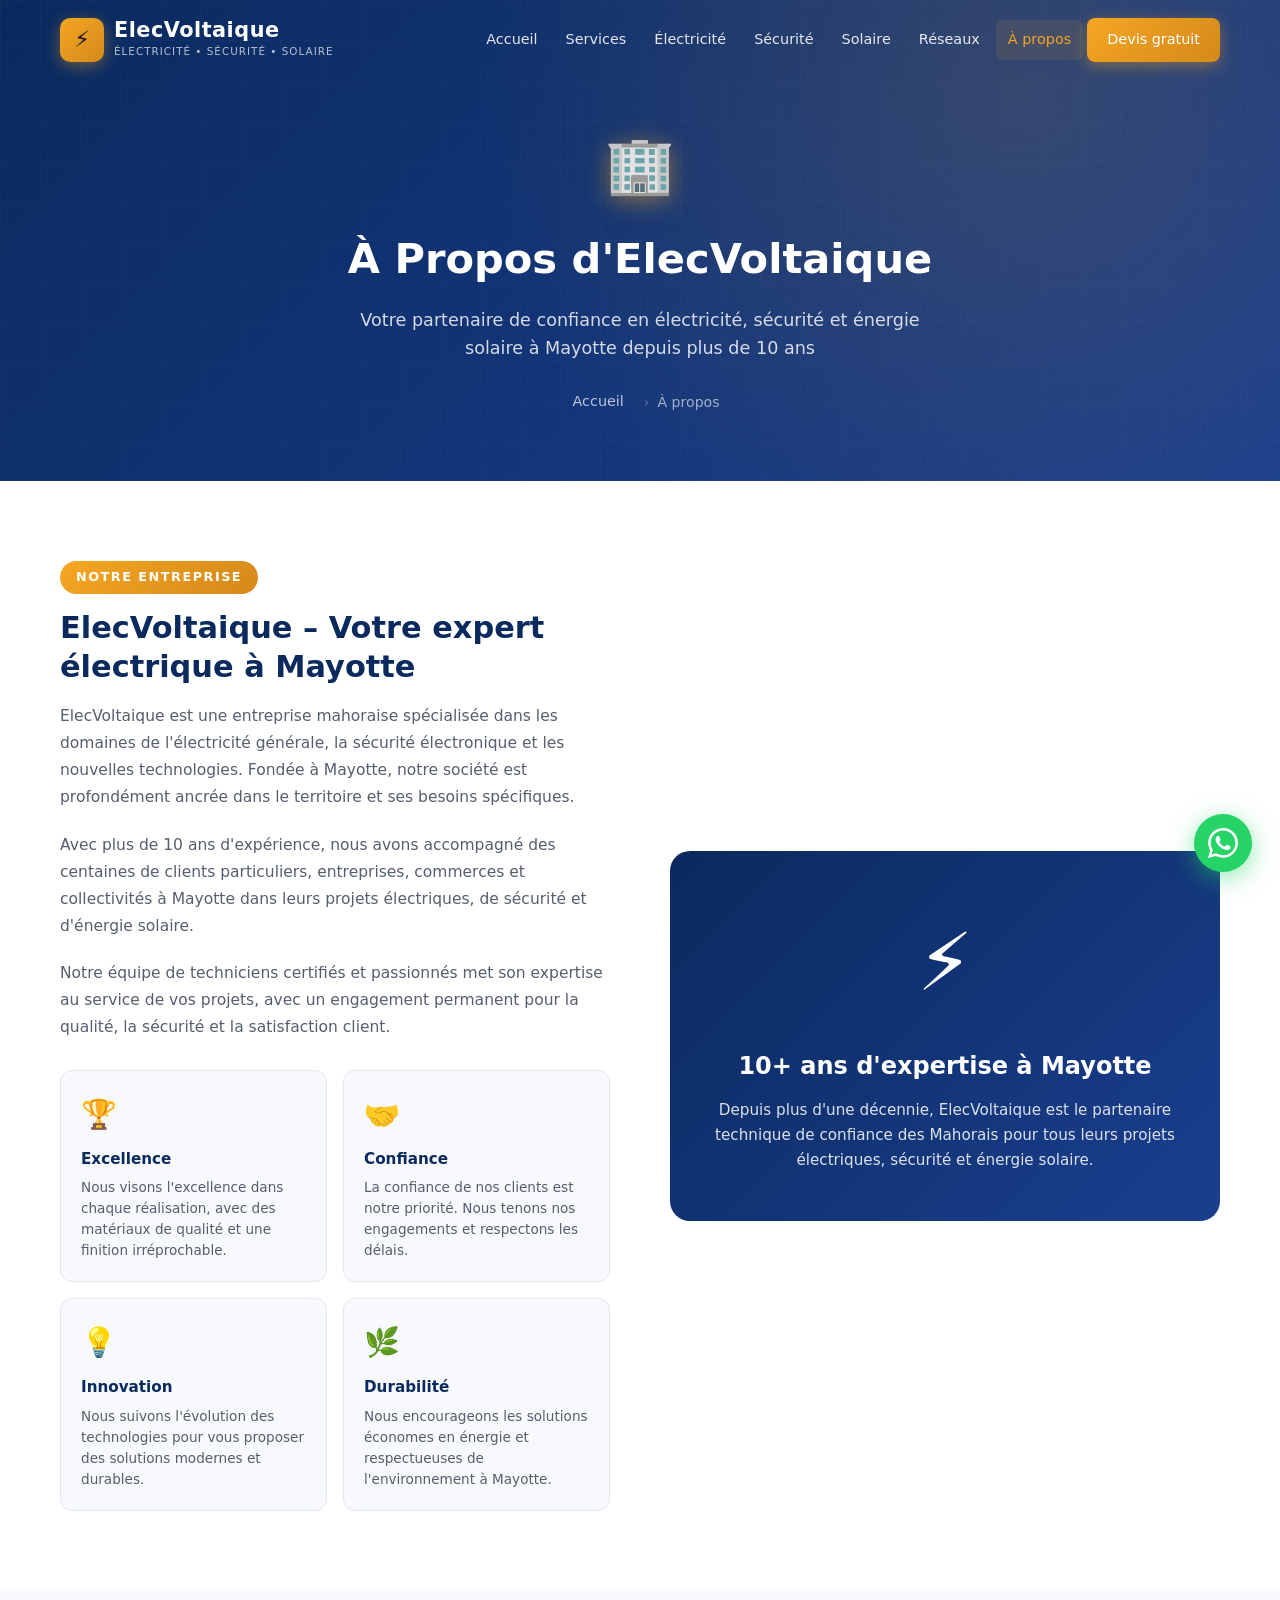
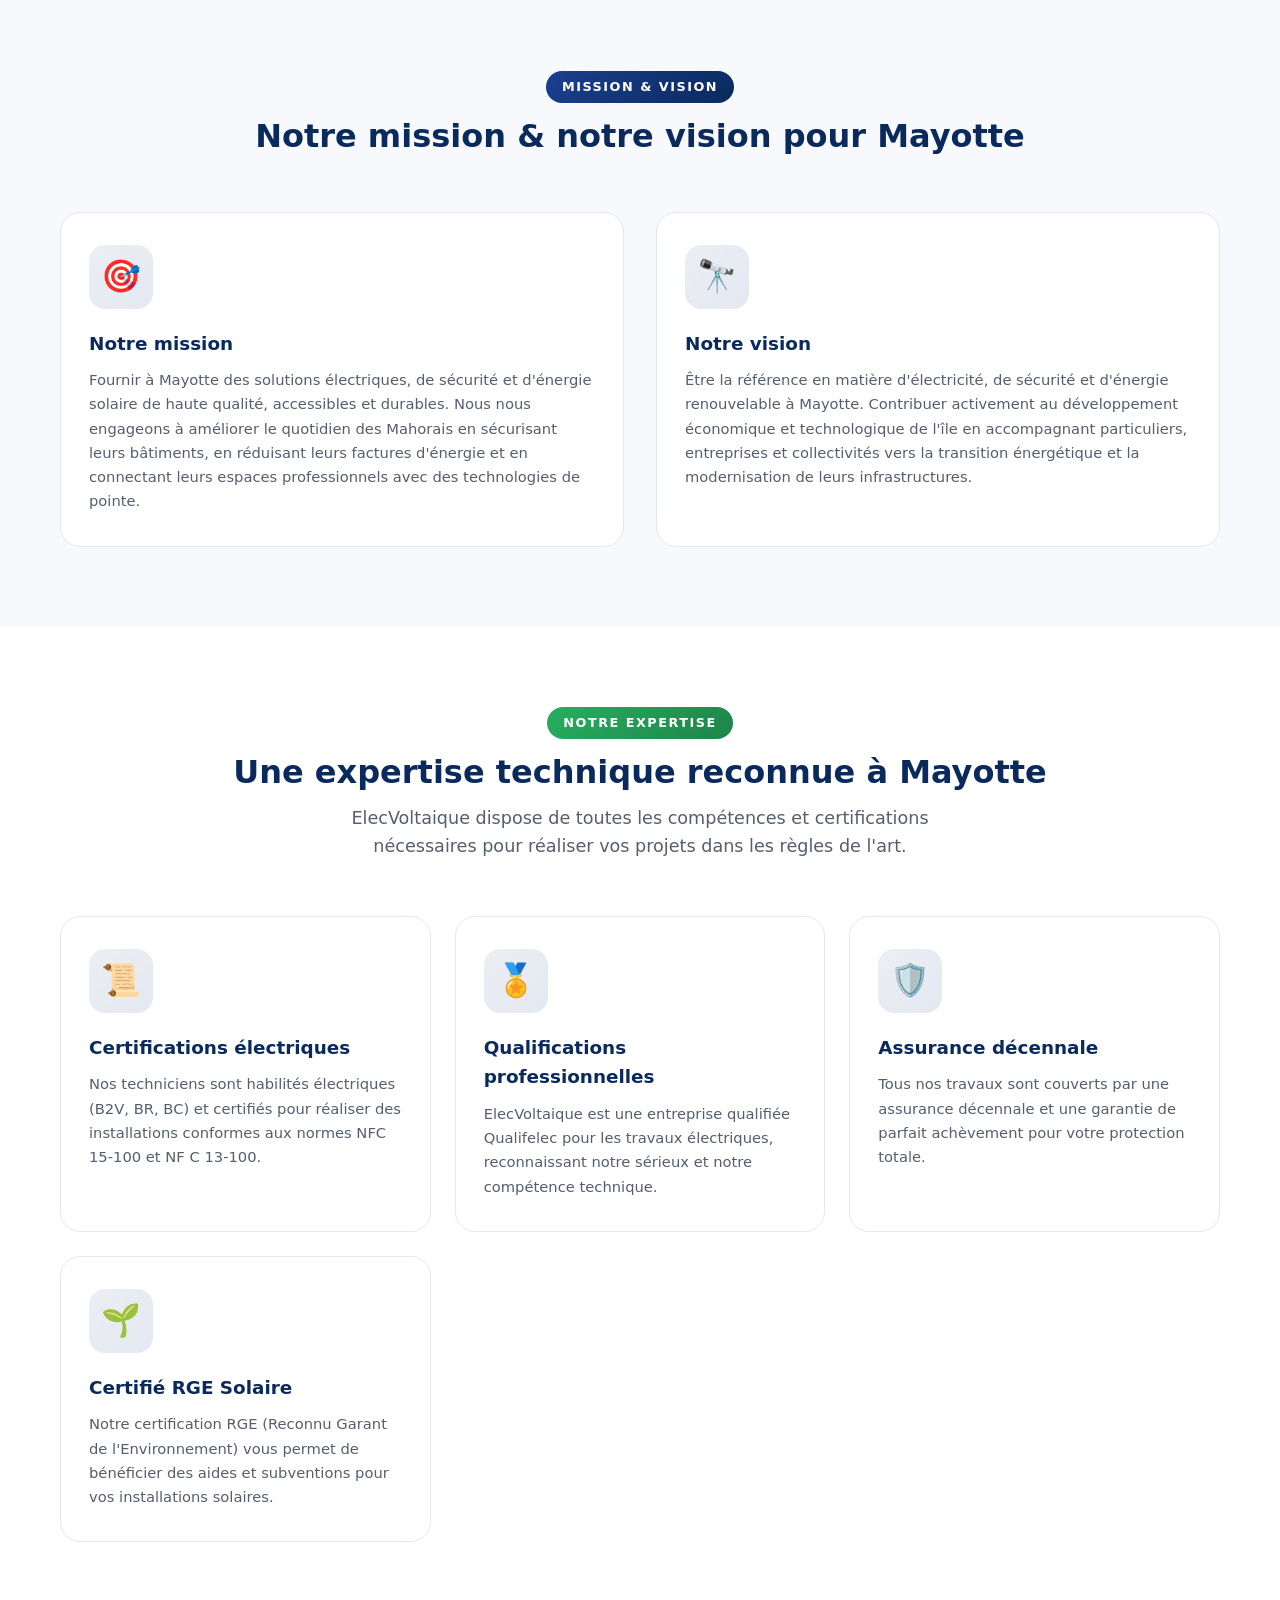
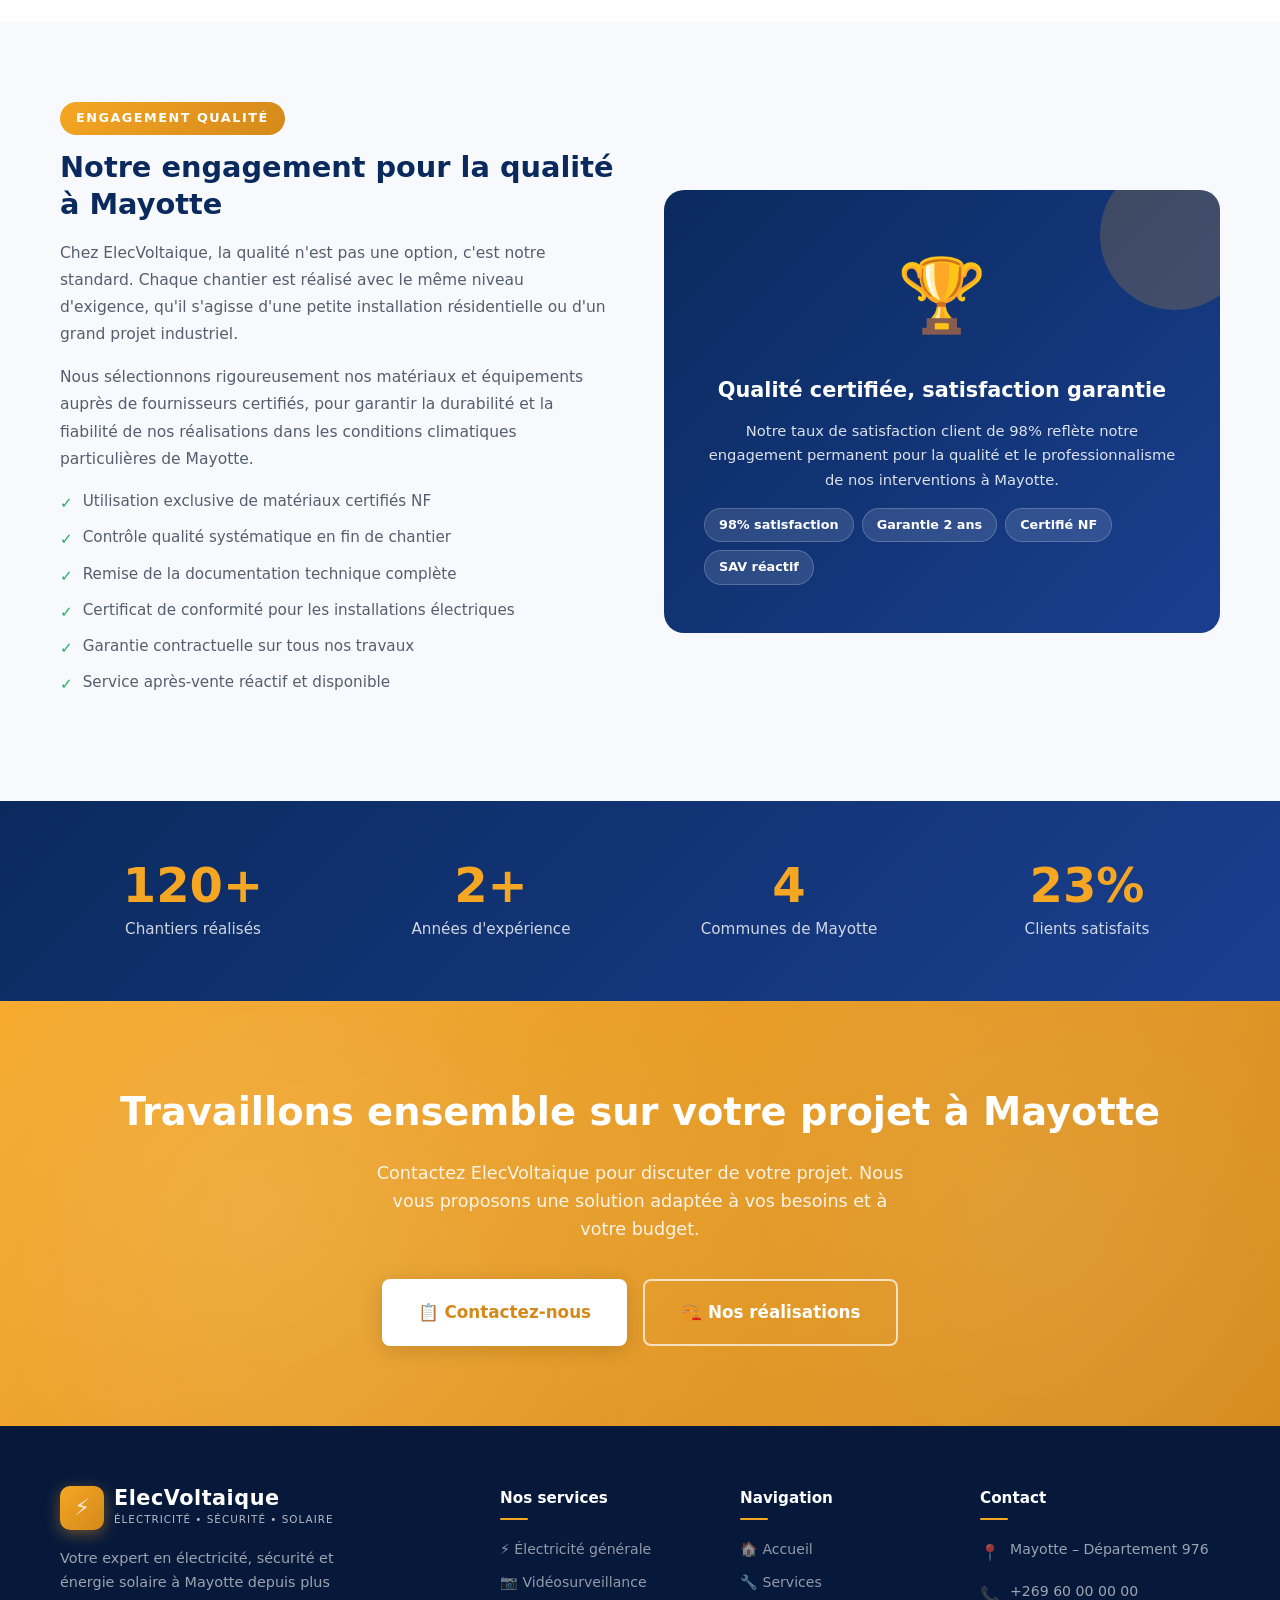
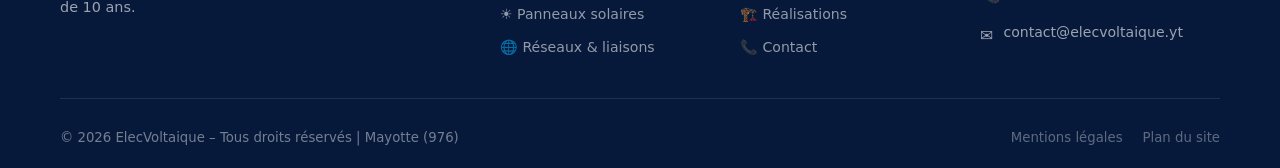
==== commit 2e4fa96c: "Fix duplicate zones and dynamic copyright year Co-authored-by: RMV976 <218436060+RMV976@users.norepl" ====
--- a/a-propos.html
+++ b/a-propos.html
@@ -264,7 +264,7 @@
       </div>
     </div>
     <div class="footer-bottom">
-      <span>© 2024 ElecVoltaique – Tous droits réservés | Mayotte (976)</span>
+      <span>© <span class="copyright-year">2024</span> ElecVoltaique – Tous droits réservés | Mayotte (976)</span>
       <div style="display:flex;gap:20px;"><a href="#">Mentions légales</a><a href="sitemap.xml">Plan du site</a></div>
     </div>
   </div>
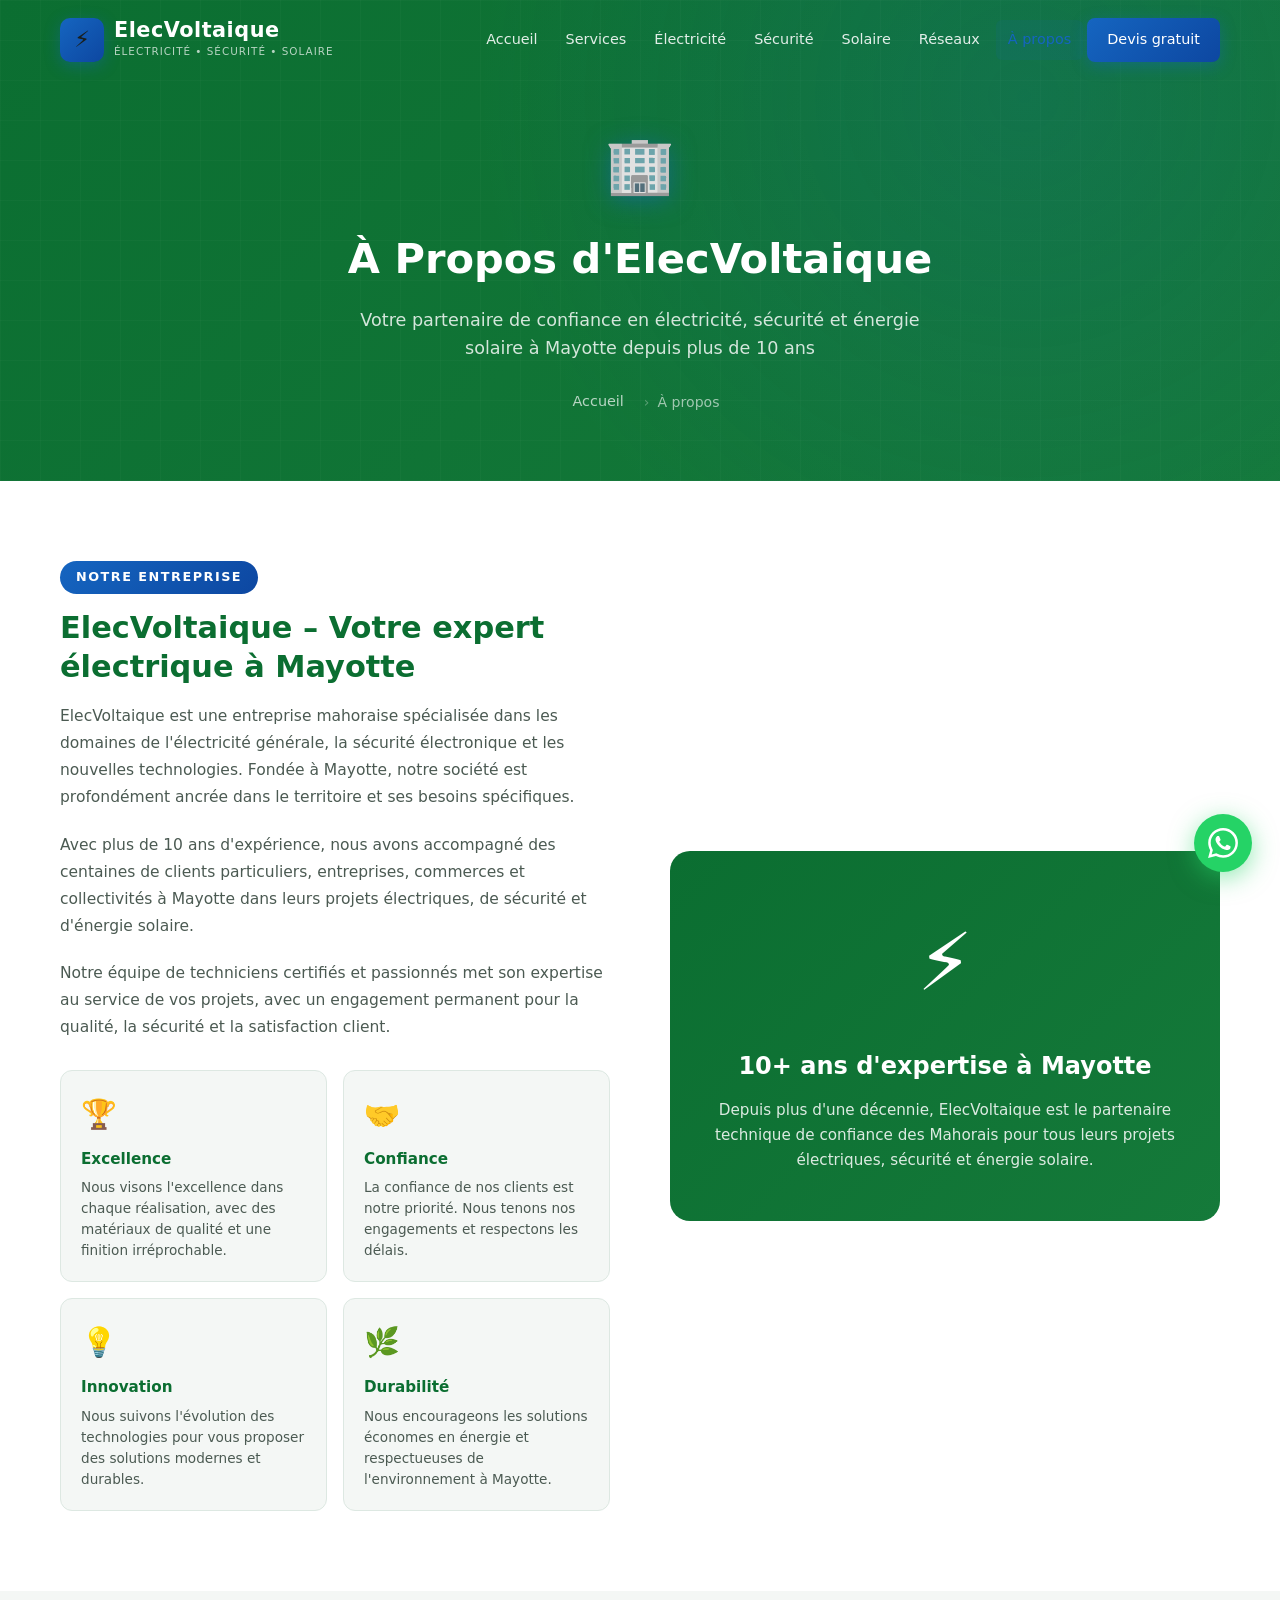
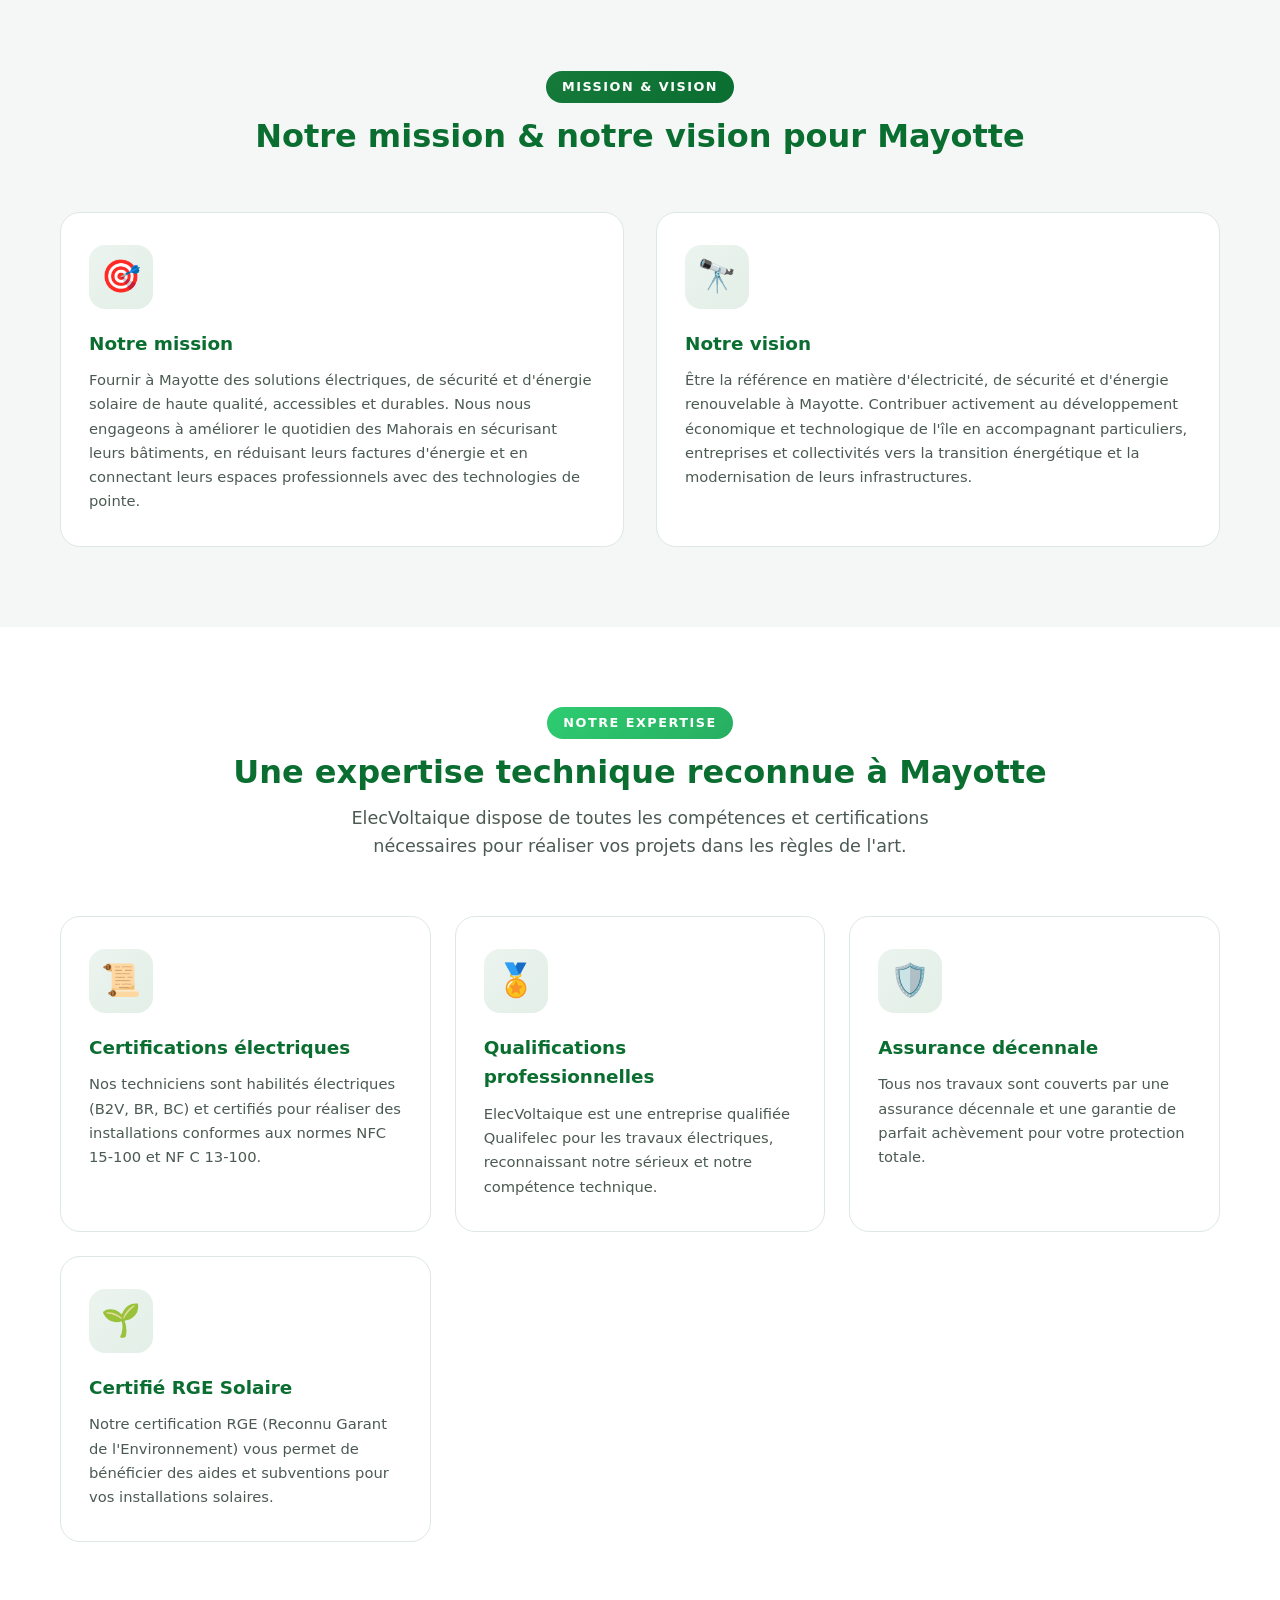
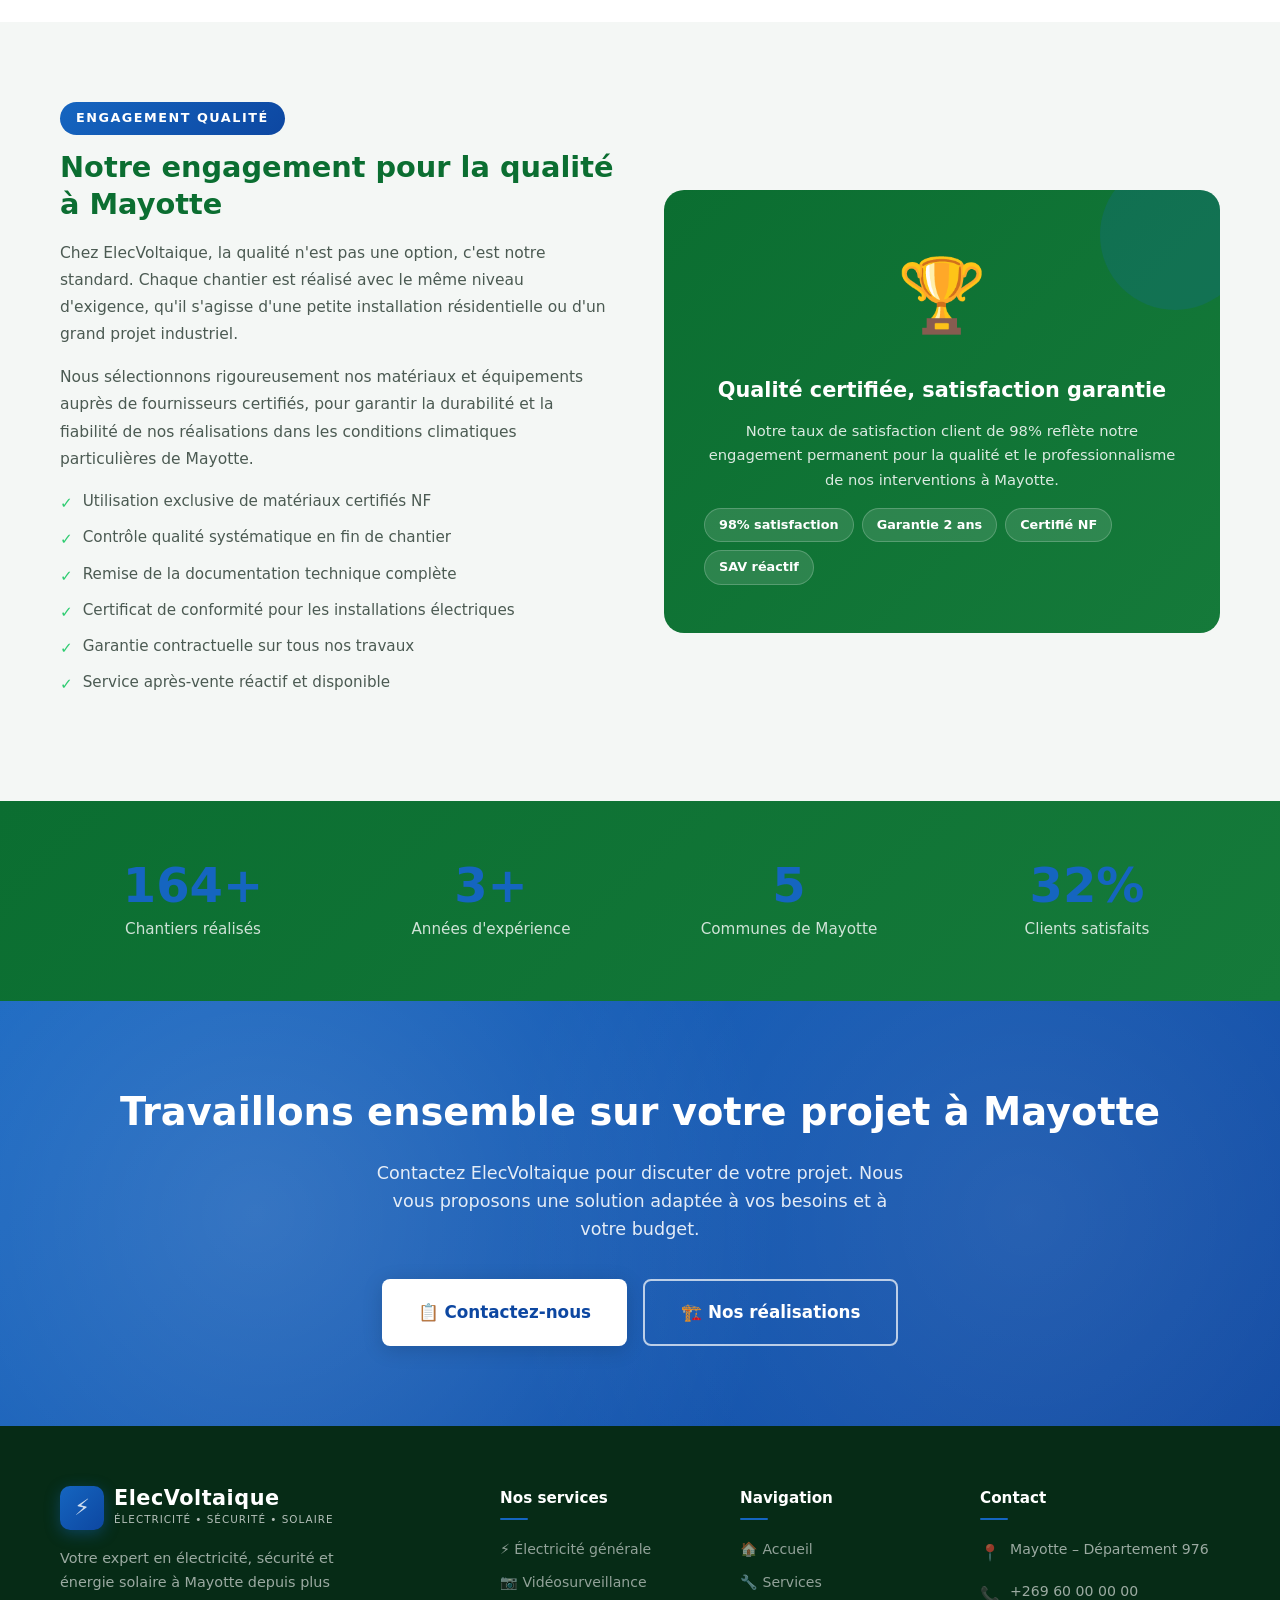
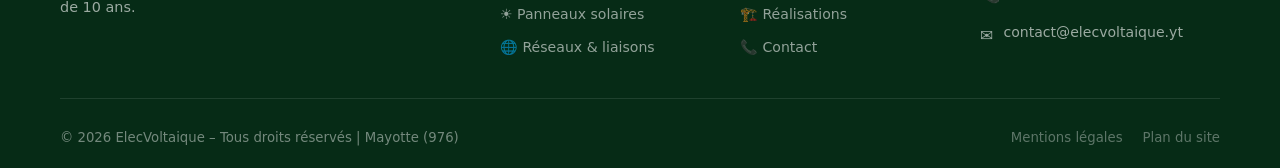
==== commit e9d93c44: "Redesign: green energy + blue tech palette; reseaux.html (replaces reseaux-liaisons.html) Co-authore" ====
--- a/a-propos.html
+++ b/a-propos.html
@@ -30,7 +30,7 @@
       <a href="electricite.html">Électricité</a>
       <a href="securite.html">Sécurité</a>
       <a href="solaire.html">Solaire</a>
-      <a href="reseaux-liaisons.html">Réseaux</a>
+      <a href="reseaux.html">Réseaux</a>
       <a href="a-propos.html" class="active">À propos</a>
       <a href="contact.html" class="nav-cta">Devis gratuit</a>
     </nav>
@@ -242,7 +242,7 @@
           <li><a href="electricite.html">⚡ Électricité générale</a></li>
           <li><a href="securite.html">📷 Vidéosurveillance</a></li>
           <li><a href="solaire.html">☀️ Panneaux solaires</a></li>
-          <li><a href="reseaux-liaisons.html">🌐 Réseaux & liaisons</a></li>
+          <li><a href="reseaux.html">🌐 Réseaux & liaisons</a></li>
         </ul>
       </div>
       <div class="footer-col">
--- a/css/style.css
+++ b/css/style.css
@@ -5,21 +5,21 @@
 
 /* ---- Variables CSS ---- */
 :root {
-  --primary: #0a2a5e;
-  --primary-light: #1a3f8f;
-  --accent: #f5a623;
-  --accent-dark: #d4891a;
-  --green: #27ae60;
-  --green-dark: #1e8449;
-  --text-dark: #1a1a2e;
-  --text-gray: #555e6e;
-  --text-light: #8898aa;
-  --bg-light: #f7f9fc;
+  --primary: #0b6e31;
+  --primary-light: #157a3a;
+  --accent: #1565c0;
+  --accent-dark: #0d47a1;
+  --green: #2ecc71;
+  --green-dark: #27ae60;
+  --text-dark: #1a1f1c;
+  --text-gray: #4b5a52;
+  --text-light: #7a8d82;
+  --bg-light: #f4f7f5;
   --bg-white: #ffffff;
-  --border: #e2e8f0;
-  --shadow-sm: 0 2px 8px rgba(10, 42, 94, 0.08);
-  --shadow-md: 0 8px 30px rgba(10, 42, 94, 0.12);
-  --shadow-lg: 0 20px 60px rgba(10, 42, 94, 0.18);
+  --border: #dde8e2;
+  --shadow-sm: 0 2px 8px rgba(11, 110, 49, 0.08);
+  --shadow-md: 0 8px 30px rgba(11, 110, 49, 0.12);
+  --shadow-lg: 0 20px 60px rgba(11, 110, 49, 0.18);
   --radius: 12px;
   --radius-lg: 20px;
   --transition: all 0.3s ease;
@@ -134,12 +134,12 @@
 .btn-primary {
   background: linear-gradient(135deg, var(--accent), var(--accent-dark));
   color: white;
-  box-shadow: 0 4px 20px rgba(245, 166, 35, 0.4);
+  box-shadow: 0 4px 20px rgba(21, 101, 192, 0.4);
 }
 
 .btn-primary:hover {
   transform: translateY(-2px);
-  box-shadow: 0 8px 30px rgba(245, 166, 35, 0.5);
+  box-shadow: 0 8px 30px rgba(21, 101, 192, 0.5);
 }
 
 .btn-outline {
@@ -156,12 +156,12 @@
 .btn-blue {
   background: linear-gradient(135deg, var(--primary-light), var(--primary));
   color: white;
-  box-shadow: 0 4px 20px rgba(10, 42, 94, 0.3);
+  box-shadow: 0 4px 20px rgba(11, 110, 49, 0.3);
 }
 
 .btn-blue:hover {
   transform: translateY(-2px);
-  box-shadow: 0 8px 30px rgba(10, 42, 94, 0.4);
+  box-shadow: 0 8px 30px rgba(11, 110, 49, 0.4);
 }
 
 .btn-green {
@@ -276,7 +276,7 @@
   align-items: center;
   justify-content: center;
   font-size: 1.4rem;
-  box-shadow: 0 4px 15px rgba(245, 166, 35, 0.4);
+  box-shadow: 0 4px 15px rgba(21, 101, 192, 0.4);
 }
 
 .logo-text {
@@ -318,7 +318,7 @@
 
 nav a:hover, nav a.active {
   color: var(--accent);
-  background: rgba(245, 166, 35, 0.1);
+  background: rgba(21, 101, 192, 0.1);
 }
 
 .nav-cta {
@@ -326,13 +326,13 @@
   color: white !important;
   padding: 10px 20px !important;
   border-radius: 8px !important;
-  box-shadow: 0 4px 15px rgba(245, 166, 35, 0.4);
+  box-shadow: 0 4px 15px rgba(21, 101, 192, 0.4);
 }
 
 .nav-cta:hover {
   transform: translateY(-1px);
-  box-shadow: 0 6px 20px rgba(245, 166, 35, 0.5) !important;
-  background: rgba(245, 166, 35, 0.1) !important;
+  box-shadow: 0 6px 20px rgba(21, 101, 192, 0.5) !important;
+  background: rgba(21, 101, 192, 0.1) !important;
   color: white !important;
 }
 
@@ -370,7 +370,7 @@
    ============================================================ */
 .hero {
   min-height: 100vh;
-  background: linear-gradient(135deg, #0a2a5e 0%, #1a3f8f 40%, #0d3480 70%, #071d4a 100%);
+  background: linear-gradient(135deg, #0b6e31 0%, #157a3a 40%, #0e8040 70%, #074d22 100%);
   position: relative;
   display: flex;
   align-items: center;
@@ -382,9 +382,9 @@
   position: absolute;
   inset: 0;
   background:
-    radial-gradient(circle at 20% 50%, rgba(245, 166, 35, 0.12) 0%, transparent 50%),
+    radial-gradient(circle at 20% 50%, rgba(21, 101, 192, 0.12) 0%, transparent 50%),
     radial-gradient(circle at 80% 20%, rgba(39, 174, 96, 0.08) 0%, transparent 40%),
-    radial-gradient(circle at 60% 80%, rgba(26, 63, 143, 0.3) 0%, transparent 50%);
+    radial-gradient(circle at 60% 80%, rgba(21, 122, 58, 0.3) 0%, transparent 50%);
 }
 
 .hero-pattern {
@@ -510,8 +510,8 @@
 }
 
 .service-mini-item:hover {
-  background: rgba(245, 166, 35, 0.15);
-  border-color: rgba(245, 166, 35, 0.3);
+  background: rgba(21, 101, 192, 0.15);
+  border-color: rgba(21, 101, 192, 0.3);
 }
 
 .service-mini-icon {
@@ -654,7 +654,7 @@
   width: 64px;
   height: 64px;
   border-radius: 16px;
-  background: linear-gradient(135deg, rgba(10, 42, 94, 0.08), rgba(26, 63, 143, 0.12));
+  background: linear-gradient(135deg, rgba(11, 110, 49, 0.08), rgba(21, 122, 58, 0.12));
   display: flex;
   align-items: center;
   justify-content: center;
@@ -730,7 +730,7 @@
   right: -40px;
   width: 200px;
   height: 200px;
-  background: rgba(245, 166, 35, 0.15);
+  background: rgba(21, 101, 192, 0.15);
   border-radius: 50%;
 }
 
@@ -807,7 +807,7 @@
   justify-content: center;
   font-size: 1.3rem;
   flex-shrink: 0;
-  box-shadow: 0 4px 12px rgba(245, 166, 35, 0.35);
+  box-shadow: 0 4px 12px rgba(21, 101, 192, 0.35);
 }
 
 .why-item-content h4 {
@@ -877,7 +877,7 @@
 .gallery-overlay {
   position: absolute;
   inset: 0;
-  background: rgba(10, 42, 94, 0.6);
+  background: rgba(11, 110, 49, 0.6);
   display: flex;
   flex-direction: column;
   align-items: center;
@@ -908,7 +908,7 @@
    ZONES D'INTERVENTION
    ============================================================ */
 .zones-section {
-  background: linear-gradient(135deg, var(--primary) 0%, #1a3f8f 100%);
+  background: linear-gradient(135deg, var(--primary) 0%, var(--primary-light) 100%);
   color: white;
 }
 
@@ -948,8 +948,8 @@
 }
 
 .zone-tag:hover {
-  background: rgba(245, 166, 35, 0.2);
-  border-color: rgba(245, 166, 35, 0.4);
+  background: rgba(21, 101, 192, 0.2);
+  border-color: rgba(21, 101, 192, 0.4);
 }
 
 .zone-tag .zone-dot {
@@ -971,7 +971,7 @@
 .map-icon {
   font-size: 5rem;
   margin-bottom: 16px;
-  filter: drop-shadow(0 4px 12px rgba(245, 166, 35, 0.4));
+  filter: drop-shadow(0 4px 12px rgba(21, 101, 192, 0.4));
 }
 
 .zones-map h3 {
@@ -1307,7 +1307,7 @@
 .form-group textarea:focus {
   border-color: var(--primary);
   background: var(--bg-white);
-  box-shadow: 0 0 0 3px rgba(10, 42, 94, 0.08);
+  box-shadow: 0 0 0 3px rgba(11, 110, 49, 0.08);
 }
 
 .form-group textarea {
@@ -1346,7 +1346,7 @@
   position: absolute;
   inset: 0;
   background:
-    radial-gradient(circle at 80% 20%, rgba(245, 166, 35, 0.15) 0%, transparent 50%),
+    radial-gradient(circle at 80% 20%, rgba(21, 101, 192, 0.15) 0%, transparent 50%),
     linear-gradient(rgba(255,255,255,0.02) 1px, transparent 1px),
     linear-gradient(90deg, rgba(255,255,255,0.02) 1px, transparent 1px);
   background-size: auto, 40px 40px, 40px 40px;
@@ -1361,7 +1361,7 @@
 .page-hero-icon {
   font-size: 3.5rem;
   margin-bottom: 16px;
-  filter: drop-shadow(0 4px 12px rgba(245, 166, 35, 0.5));
+  filter: drop-shadow(0 4px 12px rgba(21, 101, 192, 0.5));
 }
 
 .page-hero h1 {
@@ -1478,7 +1478,7 @@
   right: -30px;
   width: 150px;
   height: 150px;
-  background: rgba(245, 166, 35, 0.2);
+  background: rgba(21, 101, 192, 0.2);
   border-radius: 50%;
 }
 
@@ -1531,8 +1531,8 @@
 }
 
 .highlight-box {
-  background: linear-gradient(135deg, rgba(10, 42, 94, 0.05), rgba(26, 63, 143, 0.08));
-  border: 1px solid rgba(10, 42, 94, 0.12);
+  background: linear-gradient(135deg, rgba(11, 110, 49, 0.05), rgba(21, 122, 58, 0.08));
+  border: 1px solid rgba(11, 110, 49, 0.12);
   border-radius: var(--radius);
   padding: 24px;
   margin-top: 24px;
@@ -1595,7 +1595,7 @@
   right: -20px;
   width: 100px;
   height: 100px;
-  background: rgba(245, 166, 35, 0.2);
+  background: rgba(21, 101, 192, 0.2);
   border-radius: 50%;
 }
 
@@ -1607,7 +1607,7 @@
 
 .blog-category {
   display: inline-block;
-  background: rgba(245, 166, 35, 0.9);
+  background: rgba(21, 101, 192, 0.9);
   color: white;
   font-size: 0.75rem;
   font-weight: 700;
@@ -1873,7 +1873,7 @@
    FOOTER
    ============================================================ */
 footer {
-  background: #07193b;
+  background: #062b16;
   color: rgba(255, 255, 255, 0.8);
   padding: 60px 0 20px;
 }
